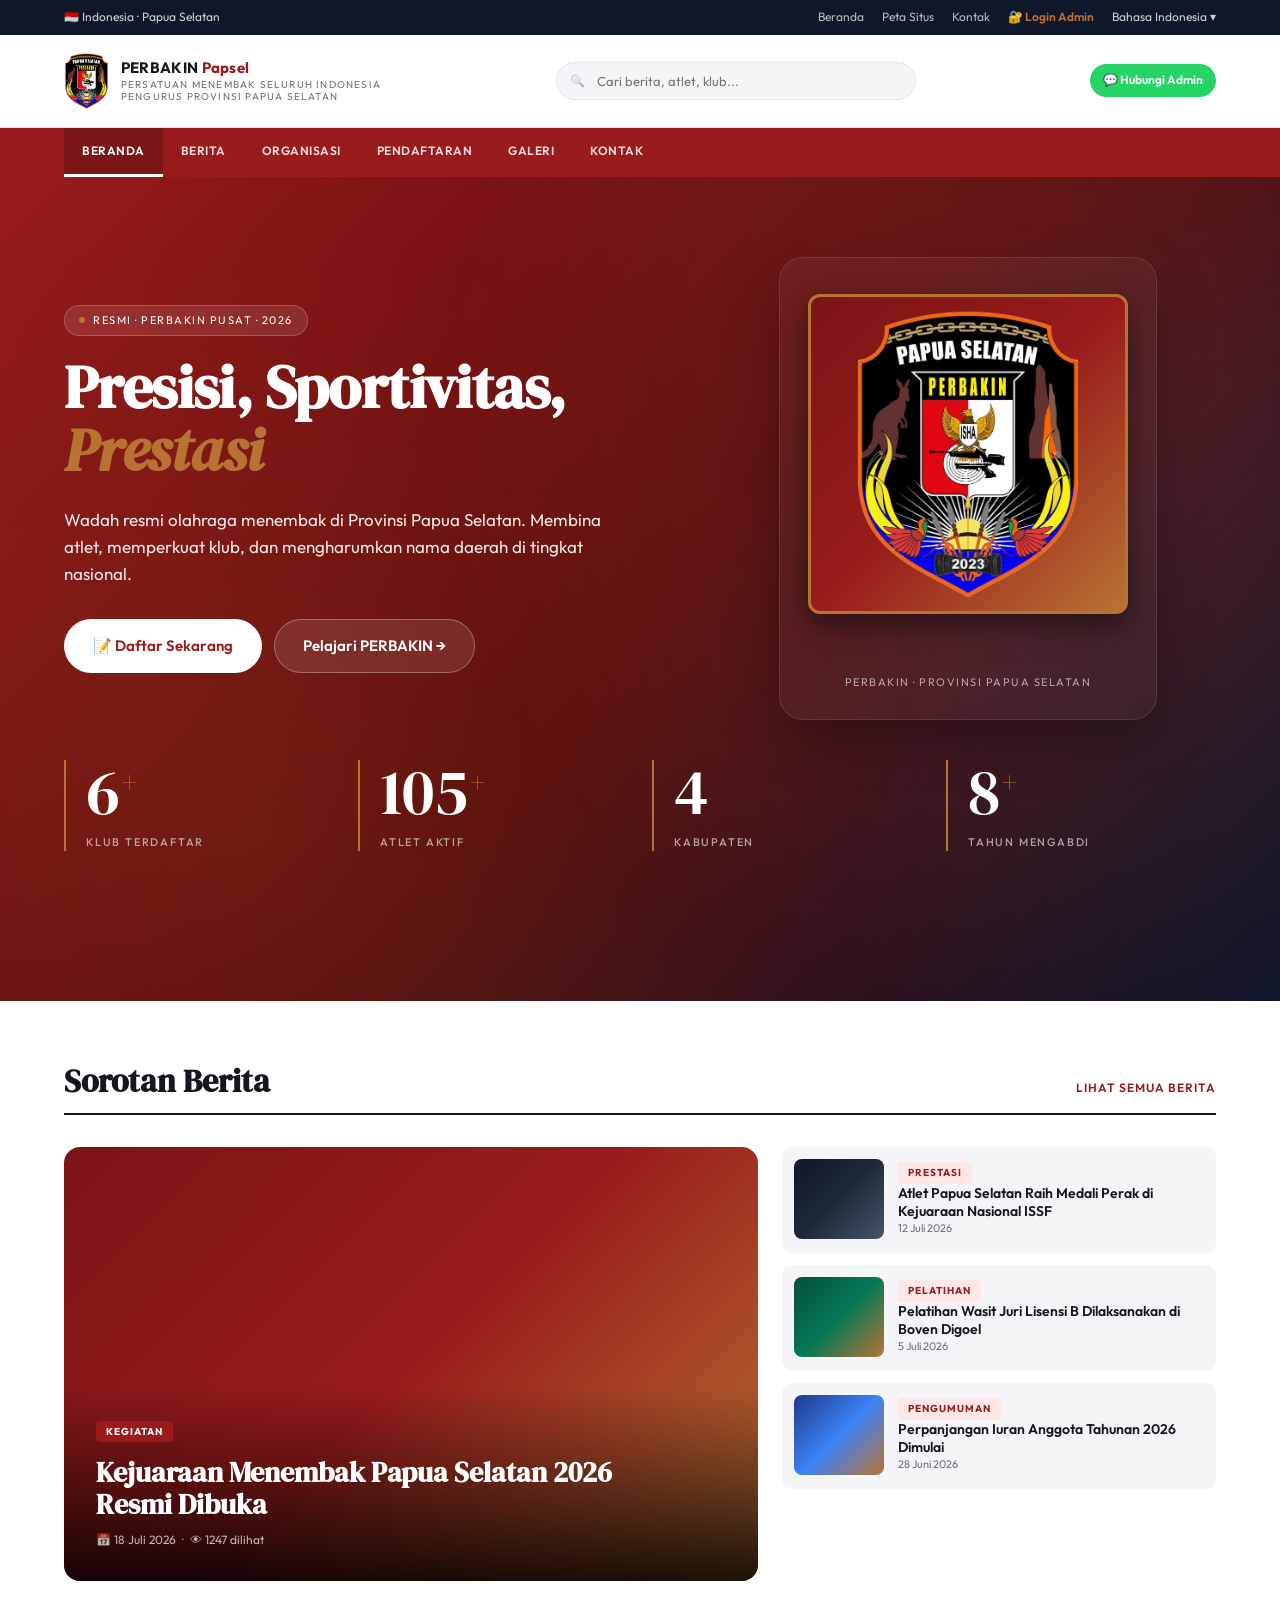
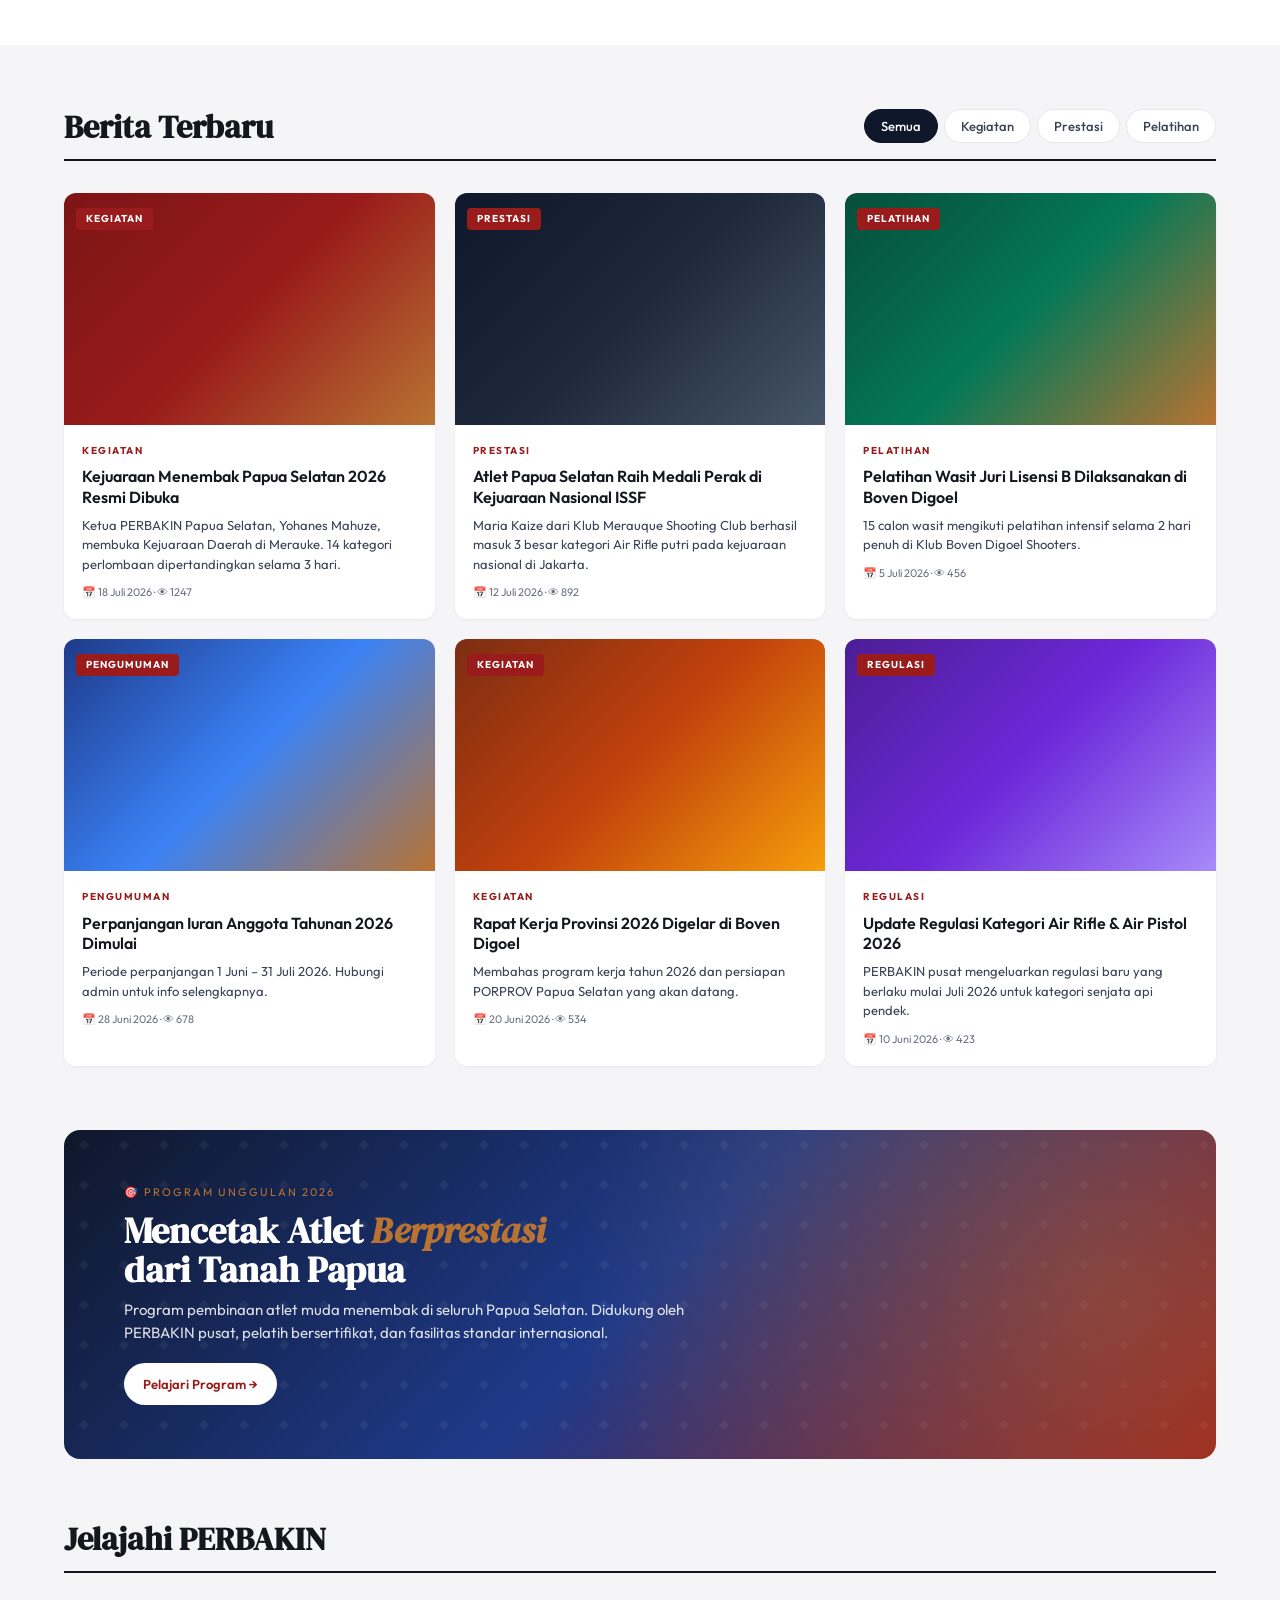
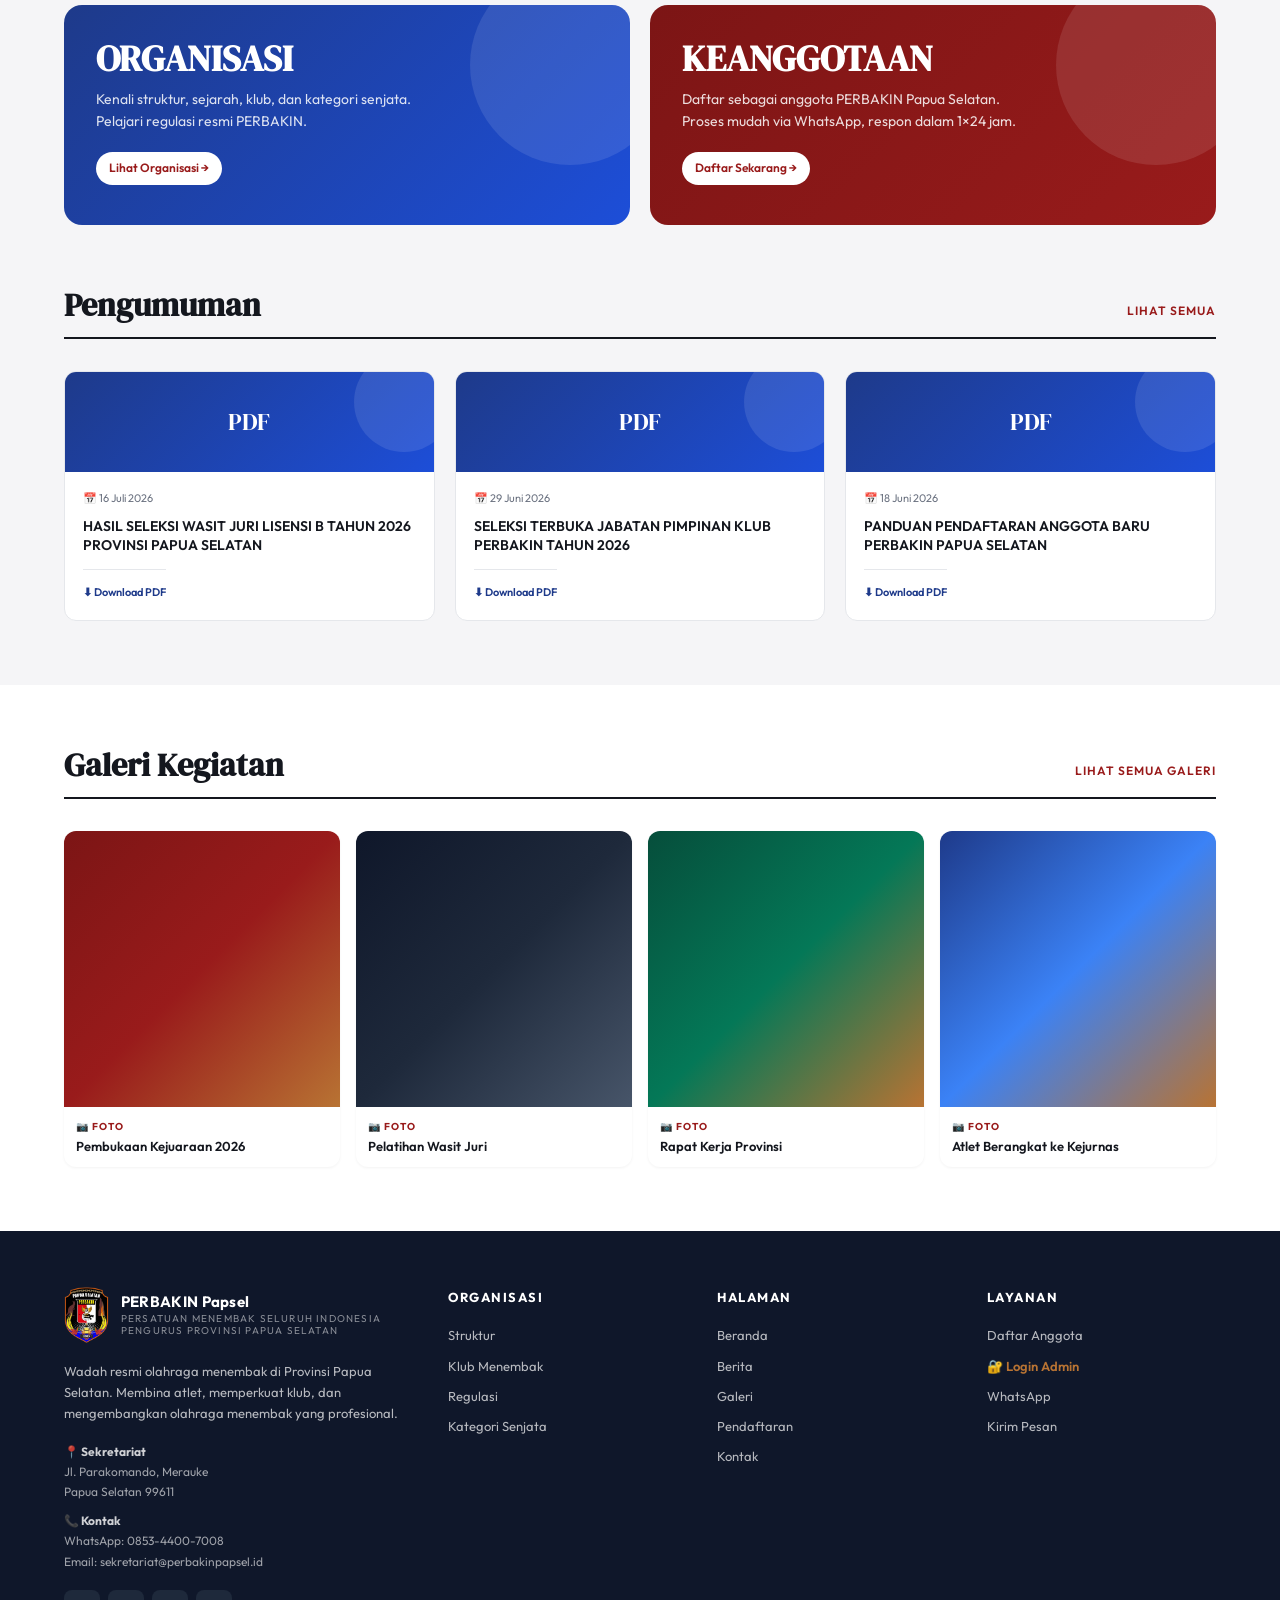
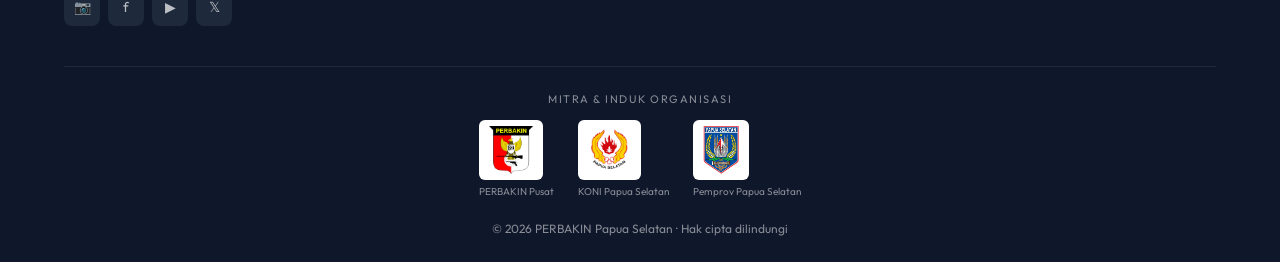
==== index.html @ 27ae6818 "Initial commit - PERBAKIN Papua Selatan website" ====
<!DOCTYPE html>
<html lang="id">
<head>
<meta charset="UTF-8" />
<meta name="viewport" content="width=device-width, initial-scale=1.0" />
<title>PERBAKIN Papua Selatan — Beranda</title>
<link rel="preconnect" href="https://fonts.googleapis.com">
<link rel="preconnect" href="https://fonts.gstatic.com" crossorigin>
<link href="https://fonts.googleapis.com/css2?family=DM+Serif+Display&family=Outfit:wght@300;400;500;600;700;800&family=JetBrains+Mono:wght@400;500&display=swap" rel="stylesheet">
<link rel="icon" type="image/png" href="assets/logo.png">
<link rel="stylesheet" href="assets/style.css">
<style>
  /* Ketua showcase - elegant editorial style */
  .ketua-showcase {
    position: relative;
    max-width: 420px;
    margin: 0 auto;
    padding: 36px 28px 28px;
    background: rgba(255,255,255,0.04);
    backdrop-filter: blur(20px);
    border: 1px solid rgba(255,255,255,0.1);
    border-radius: 24px;
    text-align: center;
    box-shadow: 0 20px 60px -10px rgba(0,0,0,0.4);
  }
  .ketua-foto-frame {
    position: relative;
    width: 320px; height: 320px;
    margin: 0 auto 24px;
  }
  .ketua-foto-img, .ketua-foto-fallback {
    width: 320px; height: 320px;
    border-radius: 12px;
    object-fit: contain;
    padding: 12px;
    background: rgba(255,255,255,0.96);
    border: 3px solid var(--accent);
    box-shadow: 0 12px 32px rgba(0,0,0,0.5);
    position: relative;
    z-index: 2;
    display: flex;
    align-items: center;
    justify-content: center;
    color: #fff;
    font-family: 'DM Serif Display', serif;
    font-size: 96px;
    background: linear-gradient(135deg, #7c1515, #991b1b, #b87333);
  }
  .ketua-info .ornament {
    display: flex;
    align-items: center;
    justify-content: center;
    gap: 8px;
    margin-bottom: 12px;
  }
  .ketua-info .ornament::before, .ketua-info .ornament::after {
    content: "";
    width: 24px;
    height: 1px;
    background: var(--accent);
  }
  .ketua-info .label {
    font-size: 10px;
    letter-spacing: 3px;
    text-transform: uppercase;
    color: var(--accent);
    font-weight: 600;
  }
  .ketua-info h3 {
    font-family: 'DM Serif Display', serif;
    font-size: 28px;
    line-height: 1.15;
    margin-bottom: 8px;
    color: #fff;
    font-weight: 400;
  }
  .ketua-info .period {
    font-size: 13px;
    color: rgba(255,255,255,0.85);
    font-weight: 500;
    margin-bottom: 16px;
    letter-spacing: 0.3px;
  }
  .ketua-info .divider {
    width: 40px;
    height: 1px;
    background: rgba(184,115,51,0.5);
    margin: 0 auto 16px;
  }
  .ketua-info .org {
    font-size: 11px;
    color: rgba(255,255,255,0.6);
    letter-spacing: 1.5px;
    text-transform: uppercase;
  }
  .klub-number {
    font-family: 'DM Serif Display', serif;
    font-size: 88px;
    font-weight: 400;
    color: var(--accent);
    line-height: 1;
    margin: 8px 0 12px;
    text-shadow: 0 4px 16px rgba(184,115,51,0.3);
  }
  .klub-kab {
    font-size: 12px;
    color: rgba(255,255,255,0.7);
    letter-spacing: 0.5px;
    margin-bottom: 12px;
    line-height: 1.5;
  }
  .stat-strip {
    padding: 40px 0 60px;
  }
  .stat-grid {
    max-width: 1200px;
    margin: 0 auto;
    padding: 0 24px;
    display: grid;
    grid-template-columns: repeat(4, 1fr);
    gap: 32px 24px;
  }
  .stat-item {
    position: relative;
    padding-left: 20px;
    border-left: 2px solid var(--accent);
  }
  .stat-num {
    font-family: 'DM Serif Display', serif;
    font-size: 64px;
    color: #fff;
    line-height: 1;
    font-weight: 400;
  }
  .stat-plus {
    font-size: 28px;
    color: var(--accent);
    vertical-align: super;
    margin-left: 2px;
    line-height: 1;
  }
  .stat-label {
    font-size: 11px;
    color: rgba(255,255,255,0.6);
    text-transform: uppercase;
    letter-spacing: 1.8px;
    margin-top: 10px;
    font-weight: 500;
  }
  @media (max-width: 900px) {
    .stat-grid { grid-template-columns: repeat(2, 1fr); gap: 32px 24px; }
  }
  @media (max-width: 500px) {
    .stat-grid { grid-template-columns: 1fr; gap: 24px; max-width: 420px; }
    .stat-num { font-size: 52px; }
  }
  /* Mobile: shrink ketua foto & showcase card */
  @media (max-width: 700px) {
    .ketua-showcase { padding: 24px 18px 20px; }
    .ketua-foto-frame { width: 220px; height: 220px; margin: 0 auto 16px; }
    .ketua-foto-img, .ketua-foto-fallback { width: 220px; height: 220px; font-size: 80px; }
    .ketua-info .org { margin-top: 32px !important; font-size: 10px; }
  }
  @media (max-width: 420px) {
    .ketua-foto-frame { width: 180px; height: 180px; }
    .ketua-foto-img, .ketua-foto-fallback { width: 180px; height: 180px; font-size: 64px; }
  }
  .ketua-foto-img.error { display: none; }
</style>
</head>
<body>

<div id="app-header"></div>

<!-- HERO -->
<section class="hero">
  <div class="wrapper">
    <div>
      <div style="display: inline-flex; align-items: center; gap: 8px; padding: 6px 14px; background: rgba(255,255,255,0.1); border: 1px solid rgba(255,255,255,0.2); border-radius: 999px; margin-bottom: 20px; font-size: 11px; letter-spacing: 1.5px; text-transform: uppercase;">
        <span style="width: 6px; height: 6px; border-radius: 50%; background: var(--accent);"></span>
        Resmi · PERBAKIN Pusat · 2026
      </div>
      <h1>Presisi, Sportivitas, <em>Prestasi</em></h1>
      <p>Wadah resmi olahraga menembak di Provinsi Papua Selatan. Membina atlet, memperkuat klub, dan mengharumkan nama daerah di tingkat nasional.</p>
      <div class="hero-ctas">
        <a href="pendaftaran.html" class="btn btn-white btn-lg">📝 Daftar Sekarang</a>
        <a href="organisasi.html" class="btn btn-lg" style="background: rgba(255,255,255,0.1); color: #fff; border: 1px solid rgba(255,255,255,0.3);">Pelajari PERBAKIN →</a>
      </div>
    </div>
    <div class="ketua-showcase">
      <div class="ketua-foto-frame">
        <img src="assets/logo.png" alt="Logo PERBAKIN Papua Selatan" class="ketua-foto-img" id="heroKetuaFoto" onerror="this.outerHTML='<div class=&quot;ketua-foto-fallback&quot; id=&quot;heroKetuaFallback&quot;>🛡️</div>'" />
      </div>
      <div class="ketua-info">
        <div class="org" style="margin-top: 60px;">PERBAKIN · Provinsi Papua Selatan</div>
      </div>
    </div>
  </div>

  <!-- STAT CARDS -->
  <div class="stat-strip">
    <div class="stat-grid">
      <div class="stat-item">
        <div class="stat-num"><span id="statKlub">6</span><span class="stat-plus">+</span></div>
        <div class="stat-label">Klub Terdaftar</div>
      </div>
      <div class="stat-item">
        <div class="stat-num"><span id="statAtlet">105</span><span class="stat-plus">+</span></div>
        <div class="stat-label">Atlet Aktif</div>
      </div>
      <div class="stat-item">
        <div class="stat-num"><span id="statKab">4</span></div>
        <div class="stat-label">Kabupaten</div>
      </div>
      <div class="stat-item">
        <div class="stat-num">8<span class="stat-plus">+</span></div>
        <div class="stat-label">Tahun Mengabdi</div>
      </div>
    </div>
  </div>
</section>

<!-- FEATURED -->
<section class="section" style="background: #fff;">
  <div class="wrapper">
    <div class="section-head">
      <h2>Sorotan Berita</h2>
      <a href="berita.html" class="more">Lihat semua berita</a>
    </div>
    <div id="featured-container"></div>
  </div>
</section>

<!-- BERITA TERBARU -->
<section class="section" style="background: var(--bg);">
  <div class="wrapper">
    <div class="section-head">
      <h2>Berita Terbaru</h2>
      <div style="display: flex; gap: 6px;">
        <button class="filter-btn active" onclick="filterKategori('all', this)">Semua</button>
        <button class="filter-btn" onclick="filterKategori('Kegiatan', this)">Kegiatan</button>
        <button class="filter-btn" onclick="filterKategori('Prestasi', this)">Prestasi</button>
        <button class="filter-btn" onclick="filterKategori('Pelatihan', this)">Pelatihan</button>
      </div>
    </div>
    <div class="news-grid" id="news-grid-home"></div>
  </div>
</section>

<!-- BANNER PROMO -->
<section class="section" style="padding-top: 0; background: var(--bg);">
  <div class="wrapper">
    <div class="banner-promo">
      <div>
        <div class="eyebrow">🎯 Program Unggulan 2026</div>
        <h2>Mencetak Atlet <em>Berprestasi</em><br/>dari Tanah Papua</h2>
        <p>Program pembinaan atlet muda menembak di seluruh Papua Selatan. Didukung oleh PERBAKIN pusat, pelatih bersertifikat, dan fasilitas standar internasional.</p>
        <a href="organisasi.html" class="btn btn-white">Pelajari Program →</a>
      </div>
    </div>
  </div>
</section>

<!-- GATEWAY 2-COL -->
<section class="section" style="padding-top: 0; background: var(--bg);">
  <div class="wrapper">
    <div class="section-head">
      <h2>Jelajahi PERBAKIN</h2>
    </div>
    <div class="gateway">
      <a href="organisasi.html" class="gw gw-blue">
        <div>
          <h2>ORGANISASI</h2>
          <p>Kenali struktur, sejarah, klub, dan kategori senjata. Pelajari regulasi resmi PERBAKIN.</p>
          <span class="btn btn-white btn-sm">Lihat Organisasi →</span>
        </div>
      </a>
      <a href="pendaftaran.html" class="gw gw-red">
        <div>
          <h2>KEANGGOTAAN</h2>
          <p>Daftar sebagai anggota PERBAKIN Papua Selatan. Proses mudah via WhatsApp, respon dalam 1×24 jam.</p>
          <span class="btn btn-white btn-sm">Daftar Sekarang →</span>
        </div>
      </a>
    </div>
  </div>
</section>

<!-- PENGUMUMAN -->
<section class="section" style="padding-top: 0; background: var(--bg);">
  <div class="wrapper">
    <div class="section-head">
      <h2>Pengumuman</h2>
      <a href="berita.html?cat=Pengumuman" class="more">Lihat semua</a>
    </div>
    <div class="peng-grid" id="pengumuman-container"></div>
  </div>
</section>

<!-- GALERI -->
<section class="section" style="background: #fff;">
  <div class="wrapper">
    <div class="section-head">
      <h2>Galeri Kegiatan</h2>
      <a href="galeri.html" class="more">Lihat semua galeri</a>
    </div>
    <div class="galeri-grid" id="galeri-home"></div>
  </div>
</section>

<div id="app-footer"></div>

<script src="assets/data.js"></script>
<script src="assets/app.js"></script>
<script>
mount('beranda');

// Handle ketua photo loading with fallback
(function() {
  const foto = document.getElementById('heroKetuaFoto');
  const fallback = document.getElementById('heroKetuaFallback');
  if (foto) {
    foto.addEventListener('load', function() {
      if (fallback) fallback.style.display = 'none';
    });
    foto.addEventListener('error', function() {
      this.classList.add('error');
      if (fallback) fallback.classList.remove('hidden');
    });
    if (foto.complete) {
      if (foto.naturalWidth > 0) {
        if (fallback) fallback.style.display = 'none';
      } else {
        foto.classList.add('error');
        if (fallback) fallback.classList.remove('hidden');
      }
    }
  }
})();

// Render data jumlah klub di hero (dinamis dari localStorage)
(function() {
  const klub = getData('klub');
  const total = klub.length;
  const kab = [...new Set(klub.map(k => k.kabupaten))].filter(Boolean);
  const totalAtlet = klub.reduce((s, k) => s + (parseInt(k.atlet) || 0), 0);
  // Stat strip
  if (document.getElementById('statKlub')) document.getElementById('statKlub').textContent = total;
  if (document.getElementById('statAtlet')) document.getElementById('statAtlet').textContent = totalAtlet;
  if (document.getElementById('statKab')) document.getElementById('statKab').textContent = kab.length;
})();

function renderFeatured() {
  const all = getData('berita');
  if (all.length === 0) return '<p class="text-muted">Belum ada berita.</p>';
  const main = all[0];
  const side = all.slice(1, 4);
  return `
    <div class="featured-grid">
      <a href="berita-detail.html?id=${main.id}" class="featured-main ${main.pic}">
        <div class="featured-main-content">
          <span class="tag tag-red">${main.kategori}</span>
          <h3>${main.judul}</h3>
          <div class="meta">📅 ${formatDate(main.tanggal)} &nbsp;·&nbsp; 👁 ${main.views} dilihat</div>
        </div>
      </a>
      <div class="featured-side">
        ${side.map(b => `
          <a href="berita-detail.html?id=${b.id}" class="featured-side-item">
            <div class="pic ${b.pic}"></div>
            <div>
              <span class="tag tag-red-soft">${b.kategori}</span>
              <h4>${b.judul}</h4>
              <div class="meta">${formatDate(b.tanggal)}</div>
            </div>
          </a>
        `).join('')}
      </div>
    </div>
  `;
}
document.getElementById('featured-container').innerHTML = renderFeatured();

let currentFilter = 'all';
function renderNewsHome() {
  let all = getData('berita');
  if (currentFilter !== 'all') {
    all = all.filter(b => b.kategori === currentFilter);
  }
  const items = all.slice(0, 6);
  if (items.length === 0) {
    return '<p class="text-muted text-center" style="grid-column: 1/-1; padding: 40px;">Tidak ada berita dalam kategori ini.</p>';
  }
  return items.map(b => `
    <a href="berita-detail.html?id=${b.id}" class="news-card">
      <div class="news-pic ${b.pic}">
        <div class="news-pic-label"><span class="tag tag-red">${b.kategori}</span></div>
      </div>
      <div class="news-body">
        <div class="cat">${b.kategori}</div>
        <h3>${b.judul}</h3>
        <p>${b.excerpt}</p>
        <div class="meta">📅 ${formatDate(b.tanggal)} · 👁 ${b.views}</div>
      </div>
    </a>
  `).join('');
}
function filterKategori(kat, btn) {
  currentFilter = kat;
  document.querySelectorAll('.filter-btn').forEach(b => b.classList.remove('active'));
  btn.classList.add('active');
  document.getElementById('news-grid-home').innerHTML = renderNewsHome();
}
document.getElementById('news-grid-home').innerHTML = renderNewsHome();

function renderPengumuman() {
  const items = getData('pengumuman').slice(0, 3);
  return items.map(p => `
    <a href="#" onclick="event.preventDefault();showToast('File belum diupload (mode offline)','info')" class="peng-card">
      <div class="peng-card-top">PDF</div>
      <div class="peng-card-body">
        <div class="date">📅 ${formatDate(p.tanggal)}</div>
        <h4>${p.judul}</h4>
        <div class="dl">⬇ Download PDF</div>
      </div>
    </a>
  `).join('');
}
document.getElementById('pengumuman-container').innerHTML = renderPengumuman();

function renderGaleriHome() {
  const items = getData('galeri').slice(0, 4);
  return items.map(g => `
    <div class="galeri-card" onclick="openLightbox(getData('galeri'), ${g.id - 1})">
      <div class="galeri-pic ${g.pic}"></div>
      <div class="galeri-card-body">
        <div class="cat">📷 ${g.kategori}</div>
        <h4>${g.judul}</h4>
      </div>
    </div>
  `).join('');
}
document.getElementById('galeri-home').innerHTML = renderGaleriHome();
</script>
</body>
</html>
---- assets/style.css ----
/* ============================================
   PERBAKIN PAPUA SELATAN — Main Stylesheet
   ============================================ */

/* RESET */
*, *::before, *::after { box-sizing: border-box; margin: 0; padding: 0; }
html { scroll-behavior: smooth; }
body { font-family: 'Outfit', -apple-system, BlinkMacSystemFont, sans-serif; line-height: 1.55; -webkit-font-smoothing: antialiased; background: #f5f5f7; color: #14171e; font-size: 15px; }
a { color: inherit; text-decoration: none; }
img { max-width: 100%; display: block; }
button { font-family: inherit; cursor: pointer; border: none; background: none; }
ul, ol { list-style: none; }
input, textarea, select { font-family: inherit; font-size: inherit; }

/* THEME */
:root {
  --primary: #991b1b;
  --primary-dark: #7c1515;
  --primary-soft: #fde7e7;
  --secondary: #0f172a;
  --blue: #1e3a8a;
  --blue2: #1d4ed8;
  --accent: #b87333;
  --accent-soft: #fef3e2;
  --wa: #25D366;
  --wa-dark: #128C7E;
  --ink: #14171e;
  --ink-mid: #3a4256;
  --muted: #6b7280;
  --line: #e5e7eb;
  --line-soft: #f3f4f6;
  --bg: #f5f5f7;
  --bg-card: #ffffff;
  --success: #047857;
  --warning: #d97706;
  --error: #b91c1c;
}

.serif { font-family: 'DM Serif Display', serif; font-weight: 400; }
.mono { font-family: 'JetBrains Mono', monospace; }
.container { max-width: 1280px; margin: 0 auto; padding: 0 24px; }
.wrapper { max-width: 1200px; margin: 0 auto; padding: 0 24px; }

/* UTILITY */
.flex { display: flex; }
.grid { display: grid; }
.gap-2 { gap: 8px; } .gap-3 { gap: 12px; } .gap-4 { gap: 16px; } .gap-6 { gap: 24px; }
.mt-2 { margin-top: 8px; } .mt-4 { margin-top: 16px; } .mt-6 { margin-top: 24px; } .mt-8 { margin-top: 32px; }
.text-center { text-align: center; }
.text-muted { color: var(--muted); }
.text-primary { color: var(--primary); }
.text-sm { font-size: 13px; }
.text-xs { font-size: 11px; }
.font-bold { font-weight: 600; }

/* BUTTONS */
.btn {
  display: inline-flex; align-items: center; gap: 8px;
  padding: 10px 18px;
  border-radius: 999px;
  font-size: 13px;
  font-weight: 600;
  transition: all 0.15s;
  white-space: nowrap;
  border: 1px solid transparent;
}
.btn:hover { transform: translateY(-1px); }
.btn-primary { background: var(--primary); color: #fff; }
.btn-primary:hover { background: var(--primary-dark); }
.btn-secondary { background: var(--secondary); color: #fff; }
.btn-secondary:hover { background: #1e293b; }
.btn-wa { background: var(--wa); color: #fff; }
.btn-wa:hover { background: var(--wa-dark); }
.btn-outline { background: transparent; color: var(--ink); border-color: var(--line); }
.btn-outline:hover { border-color: var(--ink); background: var(--bg); }
.btn-white { background: #fff; color: var(--primary); }
.btn-white:hover { background: #f9fafb; }
.btn-blue { background: var(--blue); color: #fff; }
.btn-blue:hover { background: var(--blue2); }
.btn-danger { background: #dc2626; color: #fff; }
.btn-danger:hover { background: #b91c1c; }
.btn-ghost { background: transparent; color: var(--ink-mid); }
.btn-ghost:hover { background: var(--bg); color: var(--ink); }
.btn-sm { padding: 6px 12px; font-size: 12px; }
.btn-lg { padding: 14px 28px; font-size: 15px; }
.btn-block { width: 100%; justify-content: center; }

/* TAGS */
.tag {
  display: inline-block;
  padding: 3px 10px;
  border-radius: 4px;
  font-size: 10px;
  font-weight: 700;
  letter-spacing: 1px;
  text-transform: uppercase;
}
.tag-red { background: var(--primary); color: #fff; }
.tag-red-soft { background: var(--primary-soft); color: var(--primary); }
.tag-blue { background: var(--blue); color: #fff; }
.tag-blue-soft { background: #dbeafe; color: var(--blue); }
.tag-amber { background: var(--accent-soft); color: var(--accent); }
.tag-green { background: #d1fae5; color: var(--success); }
.tag-gray { background: var(--line-soft); color: var(--muted); }
.tag-dark { background: var(--secondary); color: #fff; }

/* ============================================
   UTILITY BAR
   ============================================ */
.util-bar {
  background: var(--secondary);
  color: rgba(255,255,255,0.8);
  font-size: 12px;
  padding: 8px 0;
}
.util-bar .wrapper { display: flex; align-items: center; justify-content: space-between; }
.util-left, .util-right { display: flex; gap: 18px; align-items: center; }
.util-right a { color: rgba(255,255,255,0.7); transition: color 0.15s; }
.util-right a:hover { color: #fff; }

/* ============================================
   HEADER
   ============================================ */
.header-main { background: #fff; padding: 18px 0; border-bottom: 1px solid var(--line); position: sticky; top: 0; z-index: 100; }
.header-main .wrapper { display: flex; align-items: center; justify-content: space-between; gap: 24px; }
.logo { display: flex; align-items: center; gap: 12px; }
.logo-mark {
  width: 50px; height: 50px; border-radius: 10px;
  background: var(--primary); color: #fff;
  display: flex; align-items: center; justify-content: center;
  font-family: 'DM Serif Display', serif; font-size: 26px;
  position: relative; flex-shrink: 0;
}
.logo-mark::after { content: ""; position: absolute; left: 6px; right: 6px; bottom: 7px; height: 3px; background: #fff; border-radius: 2px; }
.logo-img { height: 56px; width: auto; display: block; }
.logo-text { line-height: 1.2; }
.logo-name { font-size: 15px; font-weight: 700; color: var(--ink); letter-spacing: 0.3px; }
.logo-name em { color: var(--primary); font-style: normal; }
.logo-sub { font-size: 10px; color: var(--muted); letter-spacing: 1.2px; text-transform: uppercase; margin-top: 2px; }
.header-search { flex: 1; max-width: 360px; position: relative; }
.header-search input {
  width: 100%; padding: 10px 16px 10px 40px;
  background: var(--bg);
  border: 1px solid var(--line);
  border-radius: 999px;
  font-size: 13px;
  color: var(--ink);
}
.header-search input:focus { outline: none; border-color: var(--primary); background: #fff; }
.header-search::before { content: "🔍"; position: absolute; left: 14px; top: 50%; transform: translateY(-50%); font-size: 12px; opacity: 0.5; }

/* ============================================
   NAVIGATION
   ============================================ */
.nav { background: var(--primary); position: sticky; top: 86px; z-index: 99; }
.nav .wrapper { display: flex; align-items: center; gap: 0; overflow-x: auto; scrollbar-width: none; }
.nav .wrapper::-webkit-scrollbar { display: none; }
.nav a {
  display: inline-flex; align-items: center;
  padding: 14px 18px;
  color: rgba(255,255,255,0.85);
  font-size: 12px;
  font-weight: 600;
  letter-spacing: 0.5px;
  text-transform: uppercase;
  border-bottom: 3px solid transparent;
  transition: all 0.15s;
  white-space: nowrap;
}
.nav a:hover { color: #fff; background: rgba(0,0,0,0.15); }
.nav a.active { color: #fff; background: rgba(0,0,0,0.2); border-bottom-color: #fff; }

/* ============================================
   HERO
   ============================================ */
.hero {
  position: relative;
  background: linear-gradient(135deg, var(--primary) 0%, #5b0a0a 50%, var(--secondary) 100%);
  color: #fff;
  padding: 80px 0 90px;
  overflow: hidden;
}
.hero::before {
  content: "";
  position: absolute;
  inset: 0;
  background:
    radial-gradient(circle at 80% 30%, rgba(255,255,255,0.08), transparent 50%),
    radial-gradient(circle at 20% 80%, rgba(184,115,51,0.15), transparent 50%);
}
.hero .wrapper { position: relative; display: grid; grid-template-columns: 1.2fr 1fr; gap: 60px; align-items: center; }
.hero h1 { font-family: 'DM Serif Display', serif; font-size: 60px; line-height: 1.05; letter-spacing: -0.01em; margin-bottom: 24px; }
.hero h1 em { font-style: italic; color: var(--accent); }
.hero p { font-size: 17px; line-height: 1.6; color: rgba(255,255,255,0.9); margin-bottom: 32px; max-width: 540px; }
.hero-ctas { display: flex; gap: 12px; flex-wrap: wrap; }
.hero-stats {
  display: grid; grid-template-columns: repeat(2, 1fr); gap: 12px;
  background: rgba(255,255,255,0.08);
  backdrop-filter: blur(20px);
  border: 1px solid rgba(255,255,255,0.15);
  border-radius: 20px;
  padding: 24px;
}
.hero-stat { padding: 12px; border-left: 2px solid var(--accent); }
.hero-stat .num { font-family: 'DM Serif Display', serif; font-size: 36px; line-height: 1; color: #fff; }
.hero-stat .num em { color: var(--accent); font-style: italic; }
.hero-stat .label { font-size: 11px; color: rgba(255,255,255,0.7); letter-spacing: 1.5px; text-transform: uppercase; margin-top: 6px; }

/* ============================================
   SECTION HEADERS
   ============================================ */
.section { padding: 64px 0; }
.section-head { display: flex; align-items: end; justify-content: space-between; margin-bottom: 32px; gap: 20px; padding-bottom: 16px; border-bottom: 2px solid var(--ink); }
.section-head h2 { font-family: 'DM Serif Display', serif; font-size: 32px; line-height: 1; }
.section-head .more { font-size: 12px; color: var(--primary); font-weight: 600; text-transform: uppercase; letter-spacing: 1px; }
.section-head .more:hover { color: var(--primary-dark); }

/* ============================================
   FEATURED NEWS
   ============================================ */
.featured-grid { display: grid; grid-template-columns: 1.6fr 1fr; gap: 24px; }
.featured-main {
  position: relative;
  aspect-ratio: 16/10;
  border-radius: 16px;
  overflow: hidden;
  background: linear-gradient(135deg, #7c1515 0%, #991b1b 60%, #b87333 100%);
  cursor: pointer;
  transition: transform 0.2s;
}
.featured-main:hover { transform: scale(1.01); }
.featured-main-content {
  position: absolute;
  bottom: 0; left: 0; right: 0;
  padding: 32px;
  background: linear-gradient(0deg, rgba(0,0,0,0.85) 0%, transparent 100%);
  color: #fff;
}
.featured-main-content h3 { font-family: 'DM Serif Display', serif; font-size: 28px; line-height: 1.15; margin-top: 14px; max-width: 90%; }
.featured-main-content .meta { font-size: 12px; color: rgba(255,255,255,0.7); margin-top: 10px; }
.featured-side { display: flex; flex-direction: column; gap: 12px; }
.featured-side-item {
  display: flex; gap: 14px;
  padding: 12px;
  border-radius: 10px;
  background: var(--bg);
  transition: all 0.15s;
  cursor: pointer;
}
.featured-side-item:hover { background: #fff; box-shadow: 0 4px 16px -4px rgba(0,0,0,0.08); }
.featured-side-item .pic { width: 90px; height: 80px; border-radius: 8px; flex-shrink: 0; }
.featured-side-item .pic.s1 { background: linear-gradient(135deg, #0f172a, #475569); }
.featured-side-item .pic.s2 { background: linear-gradient(135deg, #064e3b, #b87333); }
.featured-side-item .pic.s3 { background: linear-gradient(135deg, #1e3a8a, #3b82f6); }
.featured-side-item h4 { font-size: 14px; line-height: 1.3; font-weight: 600; }
.featured-side-item .meta { font-size: 11px; color: var(--muted); margin-bottom: 4px; }

/* ============================================
   NEWS GRID
   ============================================ */
.news-grid { display: grid; grid-template-columns: repeat(3, 1fr); gap: 20px; }
.news-card {
  background: #fff;
  border-radius: 12px;
  overflow: hidden;
  transition: all 0.2s;
  box-shadow: 0 1px 3px rgba(0,0,0,0.05);
  cursor: pointer;
}
.news-card:hover { transform: translateY(-3px); box-shadow: 0 12px 28px -8px rgba(0,0,0,0.15); }
.news-pic { aspect-ratio: 16/10; position: relative; }
.news-pic-label { position: absolute; top: 12px; left: 12px; }
.news-body { padding: 18px; }
.news-body .cat { font-size: 10px; color: var(--primary); font-weight: 700; letter-spacing: 1.5px; text-transform: uppercase; margin-bottom: 8px; }
.news-body h3 { font-size: 16px; line-height: 1.3; font-weight: 600; margin-bottom: 8px; color: var(--ink); }
.news-body p { font-size: 13px; color: var(--ink-mid); line-height: 1.5; }
.news-body .meta { font-size: 11px; color: var(--muted); margin-top: 10px; display: flex; align-items: center; gap: 6px; }

/* Pics (CSS gradient placeholders) */
.pic-grad-1 { background: linear-gradient(135deg, #7c1515 0%, #991b1b 50%, #b87333 100%); }
.pic-grad-2 { background: linear-gradient(135deg, #0f172a 0%, #1e293b 50%, #475569 100%); }
.pic-grad-3 { background: linear-gradient(135deg, #064e3b 0%, #047857 50%, #b87333 100%); }
.pic-grad-4 { background: linear-gradient(135deg, #1e3a8a 0%, #3b82f6 50%, #b87333 100%); }
.pic-grad-5 { background: linear-gradient(135deg, #7c2d12 0%, #c2410c 50%, #f59e0b 100%); }
.pic-grad-6 { background: linear-gradient(135deg, #4c1d95 0%, #6d28d9 50%, #a78bfa 100%); }
.pic-grad-7 { background: linear-gradient(135deg, #831843 0%, #be185d 50%, #f472b6 100%); }
.pic-grad-8 { background: linear-gradient(135deg, #365314 0%, #65a30d 50%, #fbbf24 100%); }

/* ============================================
   FILTER BAR
   ============================================ */
.filter-bar { display: flex; gap: 8px; flex-wrap: wrap; margin-bottom: 24px; }
.filter-btn {
  padding: 8px 16px;
  background: #fff;
  border: 1px solid var(--line);
  border-radius: 999px;
  font-size: 13px;
  color: var(--ink-mid);
  font-weight: 500;
  transition: all 0.15s;
}
.filter-btn:hover { border-color: var(--ink); }
.filter-btn.active { background: var(--secondary); color: #fff; border-color: var(--secondary); }

/* ============================================
   BANNER PROMO
   ============================================ */
.banner-promo {
  aspect-ratio: 21/6;
  background: linear-gradient(135deg, var(--secondary) 0%, var(--blue) 50%, var(--primary) 100%);
  border-radius: 16px;
  display: flex;
  align-items: center;
  padding: 0 60px;
  color: #fff;
  position: relative;
  overflow: hidden;
}
.banner-promo::before {
  content: "";
  position: absolute;
  inset: 0;
  background:
    radial-gradient(circle at 90% 50%, rgba(184,115,51,0.4), transparent 50%),
    url("data:image/svg+xml,%3Csvg xmlns='http://www.w3.org/2000/svg' width='40' height='40' viewBox='0 0 40 40'%3E%3Cpath d='M20 20l-5-5 5-5 5 5z' fill='%23ffffff' fill-opacity='0.05'/%3E%3C/svg%3E");
}
.banner-promo > div { position: relative; }
.banner-promo .eyebrow { font-size: 11px; letter-spacing: 2px; text-transform: uppercase; color: var(--accent); margin-bottom: 10px; }
.banner-promo h2 { font-family: 'DM Serif Display', serif; font-size: 36px; line-height: 1.1; margin-bottom: 8px; }
.banner-promo h2 em { color: var(--accent); font-style: italic; }
.banner-promo p { font-size: 15px; color: rgba(255,255,255,0.85); margin-bottom: 18px; max-width: 600px; }

/* ============================================
   GATEWAY 2-COL
   ============================================ */
.gateway { display: grid; grid-template-columns: 1fr 1fr; gap: 20px; }
.gw {
  border-radius: 18px;
  padding: 36px 32px;
  color: #fff;
  display: flex;
  flex-direction: column;
  justify-content: space-between;
  min-height: 220px;
  position: relative;
  overflow: hidden;
  transition: transform 0.2s;
}
.gw:hover { transform: translateY(-2px); }
.gw::before {
  content: "";
  position: absolute;
  right: -40px; top: -40px;
  width: 200px; height: 200px;
  border-radius: 50%;
  background: rgba(255,255,255,0.1);
}
.gw-blue { background: linear-gradient(135deg, #1e3a8a 0%, #1d4ed8 100%); }
.gw-red { background: linear-gradient(135deg, #7c1515 0%, #991b1b 100%); }
.gw h2 { font-family: 'DM Serif Display', serif; font-size: 36px; line-height: 1; margin-bottom: 12px; position: relative; }
.gw p { font-size: 14px; color: rgba(255,255,255,0.85); margin-bottom: 20px; max-width: 360px; position: relative; }

/* ============================================
   LAYANAN
   ============================================ */
.layanan {
  background: linear-gradient(135deg, #f0f4ff 0%, #fef2f2 100%);
  border-radius: 20px;
  padding: 48px;
  display: grid;
  grid-template-columns: 1.2fr 1fr;
  gap: 40px;
  align-items: center;
}
.layanan h2 { font-family: 'DM Serif Display', serif; font-size: 40px; line-height: 1.05; margin-bottom: 16px; }
.layanan h2 em { color: var(--primary); font-style: italic; }
.layanan p { font-size: 15px; color: var(--ink-mid); line-height: 1.6; margin-bottom: 24px; }
.layanan-pic {
  aspect-ratio: 1;
  background: linear-gradient(135deg, var(--primary), var(--secondary));
  border-radius: 16px;
  position: relative;
  overflow: hidden;
  display: flex; align-items: center; justify-content: center;
  color: #fff;
  flex-direction: column;
}
.layanan-pic .big { font-family: 'DM Serif Display', serif; font-size: 64px; }
.layanan-pic .small { font-size: 12px; letter-spacing: 2px; text-transform: uppercase; opacity: 0.8; }

/* ============================================
   PENGUMUMAN
   ============================================ */
.peng-grid { display: grid; grid-template-columns: repeat(3, 1fr); gap: 20px; }
.peng-card {
  background: #fff;
  border-radius: 12px;
  overflow: hidden;
  border: 1px solid var(--line);
  transition: all 0.2s;
}
.peng-card:hover { border-color: var(--blue); box-shadow: 0 8px 20px -6px rgba(30,58,138,0.15); }
.peng-card-top {
  background: linear-gradient(135deg, var(--blue) 0%, var(--blue2) 100%);
  height: 100px;
  display: flex; align-items: center; justify-content: center;
  color: #fff;
  font-family: 'DM Serif Display', serif;
  font-size: 24px;
  position: relative;
  overflow: hidden;
}
.peng-card-top::before { content: ""; position: absolute; right: -20px; top: -20px; width: 100px; height: 100px; border-radius: 50%; background: rgba(255,255,255,0.1); }
.peng-card-body { padding: 18px; }
.peng-card-body .date { font-size: 11px; color: var(--muted); margin-bottom: 10px; display: flex; align-items: center; gap: 6px; }
.peng-card-body h4 { font-size: 14px; line-height: 1.35; font-weight: 600; color: var(--ink); }
.peng-card-body .dl { display: inline-flex; align-items: center; gap: 6px; font-size: 11px; color: var(--blue); font-weight: 600; margin-top: 14px; padding-top: 14px; border-top: 1px solid var(--line); }

/* ============================================
   GALERI
   ============================================ */
.galeri-grid { display: grid; grid-template-columns: repeat(4, 1fr); gap: 16px; }
.galeri-card {
  background: #fff;
  border-radius: 12px;
  overflow: hidden;
  box-shadow: 0 1px 3px rgba(0,0,0,0.05);
  transition: all 0.2s;
  cursor: pointer;
}
.galeri-card:hover { box-shadow: 0 12px 28px -8px rgba(0,0,0,0.15); transform: translateY(-2px); }
.galeri-pic { aspect-ratio: 1; position: relative; }
.galeri-card-body { padding: 12px; }
.galeri-card-body .cat { font-size: 10px; color: var(--primary); font-weight: 700; letter-spacing: 1px; text-transform: uppercase; margin-bottom: 4px; }
.galeri-card-body h4 { font-size: 13px; line-height: 1.3; font-weight: 600; color: var(--ink); }

/* ============================================
   PAGE HEADER (sub-page hero)
   ============================================ */
.page-header {
  background: var(--bg);
  padding: 48px 0 32px;
  border-bottom: 1px solid var(--line);
}
.breadcrumb { font-size: 12px; color: var(--muted); margin-bottom: 14px; display: flex; align-items: center; gap: 8px; }
.breadcrumb a { color: var(--muted); }
.breadcrumb a:hover { color: var(--primary); }
.breadcrumb .sep { color: var(--muted); }
.breadcrumb .current { color: var(--ink); font-weight: 500; }
.page-header h1 { font-family: 'DM Serif Display', serif; font-size: 44px; line-height: 1.1; margin-bottom: 12px; }
.page-header h1 em { color: var(--primary); font-style: italic; }
.page-header p { font-size: 16px; color: var(--ink-mid); max-width: 700px; }

/* ============================================
   TABS
   ============================================ */
.tabs { display: flex; gap: 0; border-bottom: 1px solid var(--line); margin-bottom: 32px; overflow-x: auto; }
.tab {
  padding: 14px 20px;
  font-size: 14px;
  color: var(--ink-mid);
  font-weight: 500;
  border-bottom: 2px solid transparent;
  transition: all 0.15s;
  white-space: nowrap;
}
.tab:hover { color: var(--ink); }
.tab.active { color: var(--primary); border-bottom-color: var(--primary); font-weight: 600; }
.tab-content { display: none; }
.tab-content.active { display: block; animation: fadeIn 0.3s; }
@keyframes fadeIn { from { opacity: 0; transform: translateY(8px); } to { opacity: 1; transform: translateY(0); } }

/* ============================================
   KLUB CARDS
   ============================================ */
.klub-grid { display: grid; grid-template-columns: repeat(3, 1fr); gap: 16px; }
.klub-card {
  background: #fff;
  border: 1px solid var(--line);
  border-radius: 12px;
  padding: 20px;
  transition: all 0.2s;
}
.klub-card:hover { border-color: var(--primary-soft); box-shadow: 0 6px 20px -6px rgba(153,27,27,0.15); }
.klub-card .top { display: flex; align-items: start; justify-content: space-between; margin-bottom: 12px; }
.klub-card .avatar { width: 44px; height: 44px; border-radius: 10px; background: var(--primary-soft); color: var(--primary); display: flex; align-items: center; justify-content: center; font-family: 'DM Serif Display', serif; font-size: 18px; }
.klub-card h4 { font-size: 15px; font-weight: 600; margin-bottom: 4px; color: var(--ink); }
.klub-card .loc { font-size: 12px; color: var(--muted); display: flex; align-items: center; gap: 4px; }
.klub-card .stats { display: flex; gap: 12px; margin-top: 12px; padding-top: 12px; border-top: 1px solid var(--line-soft); font-size: 12px; color: var(--ink-mid); }
.klub-card .stats span { display: flex; align-items: center; gap: 4px; }

/* ============================================
   STRUKTUR ORG
   ============================================ */
.org-leader {
  background: var(--secondary);
  color: #fff;
  padding: 32px;
  border-radius: 14px;
  text-align: center;
  max-width: 400px;
  margin: 0 auto 24px;
  position: relative;
}
.org-leader::after { content: ""; position: absolute; bottom: -16px; left: 50%; transform: translateX(-50%); width: 1px; height: 16px; background: var(--line); }
.org-leader .role { font-size: 11px; color: rgba(255,255,255,0.6); letter-spacing: 1.5px; text-transform: uppercase; }
.org-leader .name { font-family: 'DM Serif Display', serif; font-size: 24px; margin-top: 4px; }
.org-grid { display: grid; grid-template-columns: repeat(3, 1fr); gap: 16px; margin-top: 32px; }
.org-cell { background: #fff; border: 1px solid var(--line); border-radius: 12px; padding: 20px; text-align: center; position: relative; }
.org-cell::before { content: ""; position: absolute; top: -16px; left: 50%; transform: translateX(-50%); width: 1px; height: 16px; background: var(--line); }
.org-cell .role { font-size: 10px; color: var(--muted); letter-spacing: 1px; text-transform: uppercase; }
.org-cell .name { font-size: 14px; font-weight: 600; margin-top: 2px; color: var(--ink); }

/* ============================================
   KATEGORI SENJATA
   ============================================ */
.kat-grid { display: grid; grid-template-columns: repeat(2, 1fr); gap: 20px; }
.kat-card {
  background: #fff;
  border: 1px solid var(--line);
  border-radius: 14px;
  overflow: hidden;
  display: grid;
  grid-template-columns: 200px 1fr;
}
.kat-pic { background: linear-gradient(135deg, var(--primary), var(--secondary)); display: flex; align-items: center; justify-content: center; color: #fff; font-size: 36px; }
.kat-body { padding: 20px; }
.kat-body h3 { font-family: 'DM Serif Display', serif; font-size: 22px; margin-bottom: 8px; }
.kat-body p { font-size: 13px; color: var(--ink-mid); margin-bottom: 12px; }
.kat-body ul { font-size: 12px; color: var(--ink-mid); }
.kat-body ul li { padding: 3px 0; padding-left: 16px; position: relative; }
.kat-body ul li::before { content: "→"; position: absolute; left: 0; color: var(--accent); }

/* ============================================
   REGULASI
   ============================================ */
.reg-list { display: flex; flex-direction: column; gap: 12px; }
.reg-item {
  background: #fff;
  border: 1px solid var(--line);
  border-radius: 12px;
  padding: 18px 20px;
  display: grid;
  grid-template-columns: 60px 1fr auto;
  align-items: center;
  gap: 20px;
  transition: all 0.2s;
}
.reg-item:hover { border-color: var(--blue); box-shadow: 0 4px 12px rgba(0,0,0,0.06); }
.reg-item .icon { width: 60px; height: 60px; border-radius: 12px; background: linear-gradient(135deg, var(--blue), var(--blue2)); color: #fff; display: flex; align-items: center; justify-content: center; font-family: 'DM Serif Display', serif; font-size: 20px; }
.reg-item h4 { font-size: 15px; font-weight: 600; color: var(--ink); margin-bottom: 4px; }
.reg-item p { font-size: 12px; color: var(--muted); }
.reg-item .meta { text-align: right; font-size: 11px; color: var(--muted); }

/* ============================================
   PENDAFTARAN
   ============================================ */
.pendaftaran-grid { display: grid; grid-template-columns: 1.2fr 1fr; gap: 40px; }
.steps { display: flex; flex-direction: column; gap: 16px; }
.step {
  display: flex; gap: 16px;
  padding: 20px;
  background: #fff;
  border: 1px solid var(--line);
  border-radius: 12px;
  align-items: start;
}
.step-num {
  flex-shrink: 0;
  width: 36px; height: 36px;
  border-radius: 50%;
  background: var(--primary-soft);
  color: var(--primary);
  display: flex; align-items: center; justify-content: center;
  font-family: 'DM Serif Display', serif; font-size: 18px;
}
.step h4 { font-size: 15px; font-weight: 600; margin-bottom: 4px; color: var(--ink); }
.step p { font-size: 13px; color: var(--ink-mid); }
.wa-card {
  background: linear-gradient(135deg, var(--wa) 0%, var(--wa-dark) 100%);
  color: #fff;
  border-radius: 16px;
  padding: 32px;
}
.wa-card h3 { font-family: 'DM Serif Display', serif; font-size: 26px; line-height: 1.1; margin-bottom: 12px; font-weight: 400; }
.wa-card > p { font-size: 14px; opacity: 0.95; margin-bottom: 20px; }
.wa-preview {
  background: rgba(255,255,255,0.15);
  border-radius: 10px;
  padding: 14px;
  font-size: 12px;
  line-height: 1.5;
  margin-bottom: 20px;
  border: 1px dashed rgba(255,255,255,0.3);
}
.wa-preview strong { display: block; margin-bottom: 4px; font-size: 10px; letter-spacing: 1.5px; text-transform: uppercase; opacity: 0.8; }
.wa-card .btn { background: #fff; color: var(--wa-dark); width: 100%; justify-content: center; }
.wa-card .btn:hover { background: rgba(255,255,255,0.9); }
.wa-card .meta { display: flex; gap: 12px; margin-top: 20px; font-size: 11px; opacity: 0.85; }

/* ============================================
   LIGHTBOX
   ============================================ */
.lightbox {
  position: fixed; inset: 0;
  background: rgba(0,0,0,0.95);
  z-index: 1000;
  display: none;
  align-items: center; justify-content: center;
  padding: 24px;
}
.lightbox.active { display: flex; animation: fadeIn 0.2s; }
.lightbox-content { max-width: 90vw; max-height: 90vh; position: relative; }
.lightbox-content .gradient { aspect-ratio: 1; width: min(80vw, 600px); border-radius: 8px; }
.lightbox-close { position: absolute; top: -40px; right: 0; color: #fff; font-size: 24px; padding: 8px; }
.lightbox-nav { position: absolute; top: 50%; transform: translateY(-50%); color: #fff; font-size: 32px; padding: 16px; }
.lightbox-nav.prev { left: -60px; }
.lightbox-nav.next { right: -60px; }
.lightbox-info { text-align: center; color: #fff; margin-top: 16px; font-size: 14px; }
.lightbox-info .title { font-weight: 600; margin-bottom: 4px; }

/* ============================================
   FORMS
   ============================================ */
.form-group { margin-bottom: 16px; }
.form-group label { display: block; font-size: 13px; font-weight: 500; color: var(--ink); margin-bottom: 6px; }
.form-input, .form-textarea, .form-select {
  width: 100%; padding: 10px 14px;
  background: #fff;
  border: 1px solid var(--line);
  border-radius: 8px;
  font-size: 14px;
  color: var(--ink);
  transition: border-color 0.15s;
}
.form-input:focus, .form-textarea:focus, .form-select:focus { outline: none; border-color: var(--primary); }
.form-textarea { min-height: 100px; resize: vertical; font-family: inherit; }
.form-hint { font-size: 11px; color: var(--muted); margin-top: 4px; }

/* ============================================
   PAGINATION
   ============================================ */
.pagination { display: flex; justify-content: center; gap: 8px; margin-top: 40px; }
.pagination button { padding: 8px 14px; border-radius: 8px; font-size: 13px; }
.pagination .page-num { background: #fff; border: 1px solid var(--line); color: var(--ink); }
.pagination .page-num.active { background: var(--primary); color: #fff; border-color: var(--primary); }
.pagination .page-num:hover:not(.active) { border-color: var(--ink); }

/* ============================================
   ADMIN
   ============================================ */
.admin-layout { display: grid; grid-template-columns: 240px 1fr; min-height: 100vh; }
.admin-sidebar { background: var(--secondary); color: rgba(255,255,255,0.8); padding: 24px 16px; }
.admin-sidebar .logo-name { color: #fff; }
.admin-sidebar .logo-sub { color: rgba(255,255,255,0.5); }
.admin-nav { margin-top: 24px; }
.admin-nav a { display: flex; align-items: center; gap: 10px; padding: 10px 14px; border-radius: 8px; font-size: 13px; color: rgba(255,255,255,0.7); margin-bottom: 4px; }
.admin-nav a:hover, .admin-nav a.active { background: rgba(255,255,255,0.1); color: #fff; }
.admin-nav a.active { background: var(--primary); }
.admin-main { padding: 32px; background: var(--bg); }
.admin-header { display: flex; align-items: center; justify-content: space-between; margin-bottom: 24px; }
.admin-header h1 { font-family: 'DM Serif Display', serif; font-size: 28px; }
.stats-grid { display: grid; grid-template-columns: repeat(4, 1fr); gap: 16px; margin-bottom: 32px; }
.stat-card { background: #fff; border-radius: 12px; padding: 20px; border: 1px solid var(--line); }
.stat-card .label { font-size: 11px; color: var(--muted); letter-spacing: 1.5px; text-transform: uppercase; }
.stat-card .num { font-family: 'DM Serif Display', serif; font-size: 32px; color: var(--ink); margin: 8px 0 4px; }
.stat-card .change { font-size: 12px; color: var(--success); }
.admin-table { width: 100%; background: #fff; border-radius: 12px; overflow: hidden; border: 1px solid var(--line); border-collapse: collapse; }
.admin-table thead { background: var(--line-soft); }
.admin-table th { text-align: left; padding: 12px 16px; font-size: 11px; font-weight: 600; color: var(--muted); text-transform: uppercase; letter-spacing: 0.5px; }
.admin-table td { padding: 12px 16px; font-size: 13px; border-top: 1px solid var(--line-soft); }
.admin-table .row-img { width: 50px; height: 40px; border-radius: 6px; }

/* MODAL */
.modal-backdrop { position: fixed; inset: 0; background: rgba(0,0,0,0.5); z-index: 200; display: none; align-items: center; justify-content: center; padding: 24px; }
.modal-backdrop.active { display: flex; animation: fadeIn 0.2s; }
.modal { background: #fff; border-radius: 14px; max-width: 600px; width: 100%; max-height: 90vh; overflow-y: auto; }
.modal-header { display: flex; align-items: center; justify-content: space-between; padding: 20px 24px; border-bottom: 1px solid var(--line); }
.modal-header h3 { font-family: 'DM Serif Display', serif; font-size: 22px; }
.modal-body { padding: 24px; }
.modal-footer { display: flex; gap: 8px; justify-content: flex-end; padding: 16px 24px; border-top: 1px solid var(--line); }

/* TOAST */
.toast-container { position: fixed; bottom: 24px; right: 24px; z-index: 500; display: flex; flex-direction: column; gap: 8px; }
.toast { background: var(--secondary); color: #fff; padding: 12px 20px; border-radius: 10px; font-size: 13px; box-shadow: 0 8px 24px rgba(0,0,0,0.2); animation: slideIn 0.3s; }
.toast.success { background: var(--success); }
.toast.error { background: var(--error); }
@keyframes slideIn { from { transform: translateX(100%); opacity: 0; } to { transform: translateX(0); opacity: 1; } }

/* LOGIN */
.login-screen { min-height: 100vh; display: flex; align-items: center; justify-content: center; background: linear-gradient(135deg, var(--primary) 0%, var(--secondary) 100%); padding: 24px; }
.login-box { background: #fff; border-radius: 16px; padding: 40px; max-width: 400px; width: 100%; box-shadow: 0 20px 40px -10px rgba(0,0,0,0.2); }
.login-box .logo { justify-content: center; margin-bottom: 24px; }
.login-box h2 { font-family: 'DM Serif Display', serif; font-size: 28px; text-align: center; margin-bottom: 8px; }
.login-box p { text-align: center; color: var(--muted); font-size: 13px; margin-bottom: 24px; }

/* ============================================
   FOOTER
   ============================================ */
.footer { background: var(--secondary); color: rgba(255,255,255,0.7); padding: 56px 0 0; }
.footer-grid { display: grid; grid-template-columns: 1.5fr 1fr 1fr 1fr; gap: 40px; padding-bottom: 40px; border-bottom: 1px solid #1e293b; }
.footer .logo-mark { width: 44px; height: 44px; font-size: 20px; }
.footer .logo-name { color: #fff; }
.footer-about { font-size: 13px; line-height: 1.6; margin: 18px 0; }
.footer-contact { font-size: 12px; line-height: 1.7; color: rgba(255,255,255,0.6); }
.footer-contact strong { color: rgba(255,255,255,0.8); display: block; margin-top: 8px; }
.footer-social { display: flex; gap: 8px; margin-top: 18px; }
.footer-social a { width: 36px; height: 36px; background: #1e293b; border-radius: 8px; display: flex; align-items: center; justify-content: center; font-size: 14px; transition: all 0.15s; }
.footer-social a:hover { background: var(--primary); }
.footer h4 { color: #fff; font-size: 13px; font-weight: 700; letter-spacing: 1.5px; text-transform: uppercase; margin-bottom: 18px; }
.footer ul li { margin-bottom: 10px; font-size: 13px; }
.footer ul li a:hover { color: #fff; }
.footer-bottom { padding: 24px 0; text-align: center; font-size: 12px; color: rgba(255,255,255,0.5); }

/* ============================================
   BREADCRUMB (extra)
   ============================================ */
.update-section { background: #fff; padding: 64px 0; border-top: 1px solid var(--line); }
.update-grid { display: grid; grid-template-columns: repeat(3, 1fr); gap: 20px; }

/* ============================================
   RESPONSIVE
   ============================================ */
@media (max-width: 900px) {
  .hero .wrapper, .featured-grid, .layanan, .gateway, .pendaftaran-grid, .footer-grid { grid-template-columns: 1fr; }
  .hero h1 { font-size: 40px; }
  .news-grid, .peng-grid, .klub-grid, .org-grid, .kat-grid, .update-grid { grid-template-columns: 1fr; }
  .galeri-grid { grid-template-columns: repeat(2, 1fr); }
  .section-head h2 { font-size: 24px; }
  .banner-promo { padding: 24px; aspect-ratio: auto; }
  .banner-promo h2 { font-size: 24px; }
  .page-header h1 { font-size: 32px; }
  .util-bar { display: none; }
  .header-search { display: none; }
  .admin-layout { grid-template-columns: 1fr; }
  .admin-sidebar { display: none; }
  .stats-grid { grid-template-columns: repeat(2, 1fr); }
  .reg-item { grid-template-columns: 50px 1fr; }
  .reg-item .meta { grid-column: 1 / -1; text-align: left; }
  .kat-card { grid-template-columns: 1fr; }
  .kat-pic { aspect-ratio: 16/9; }
}
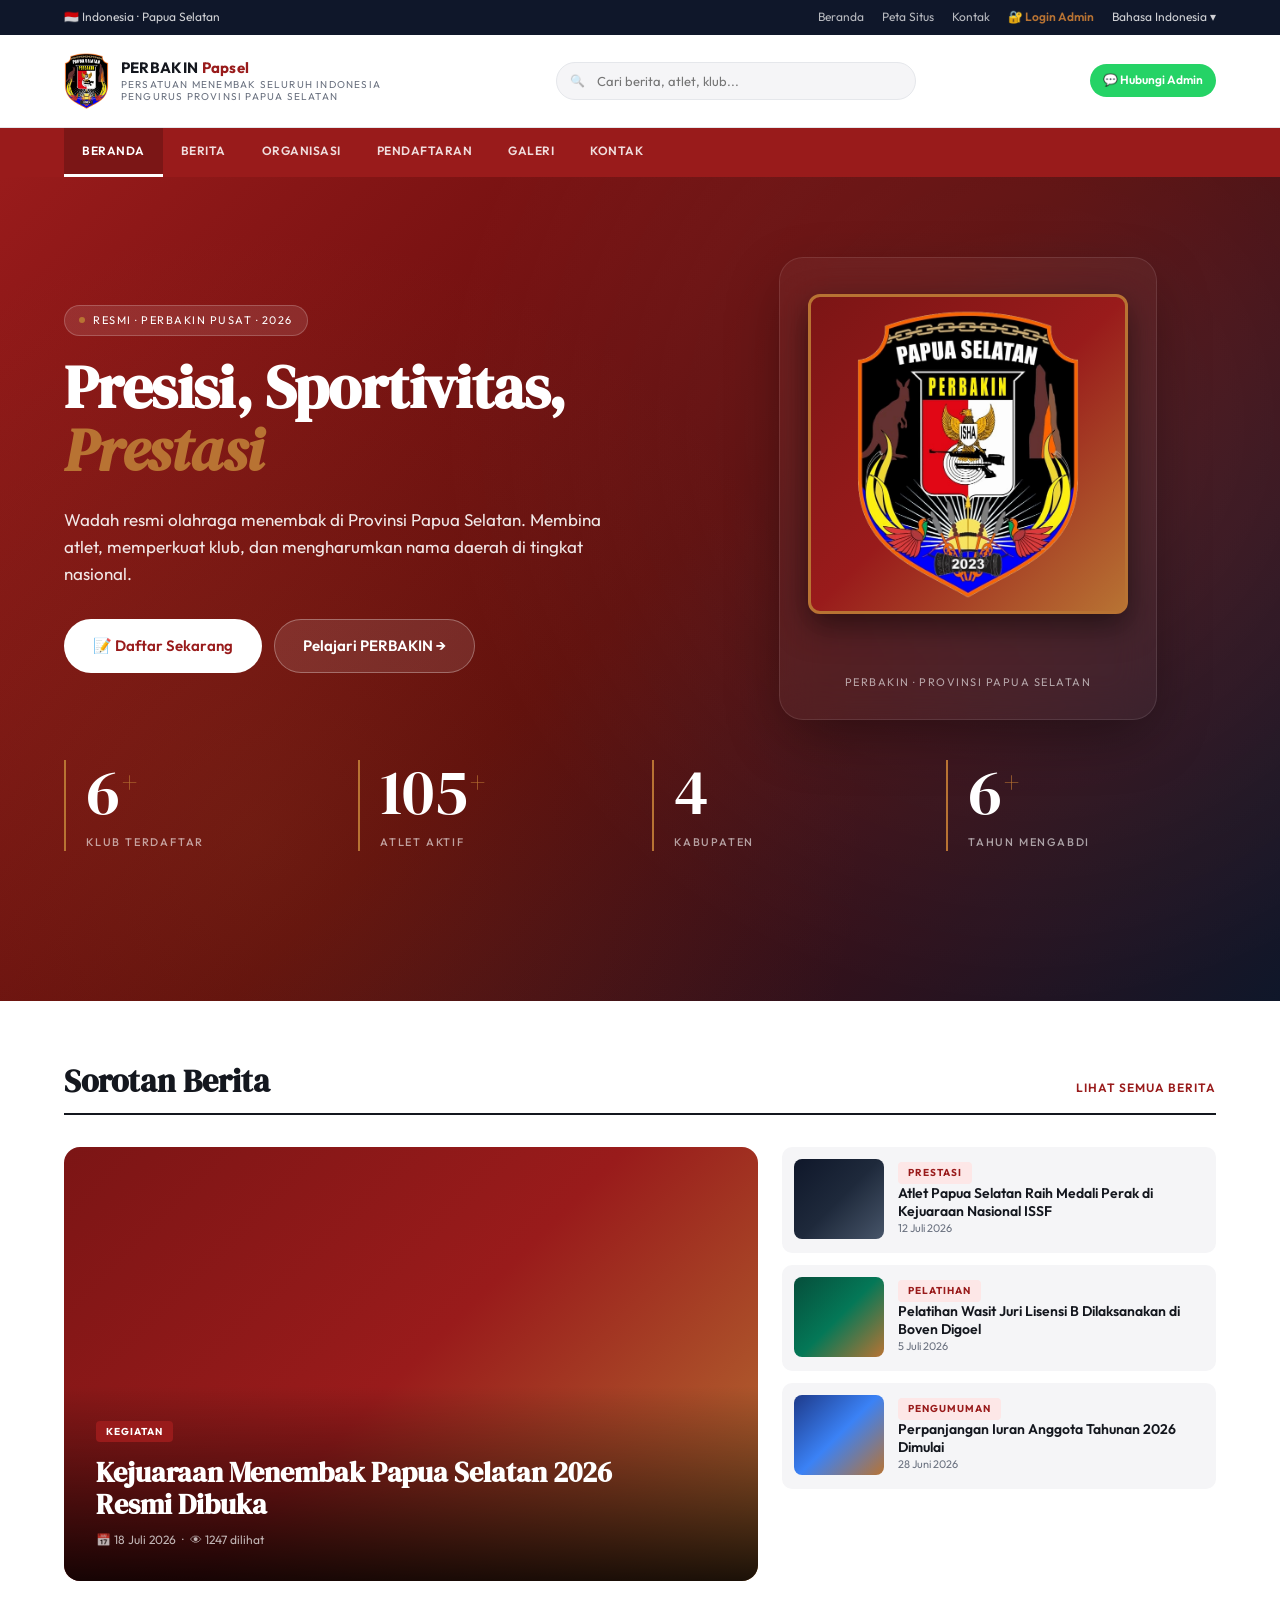
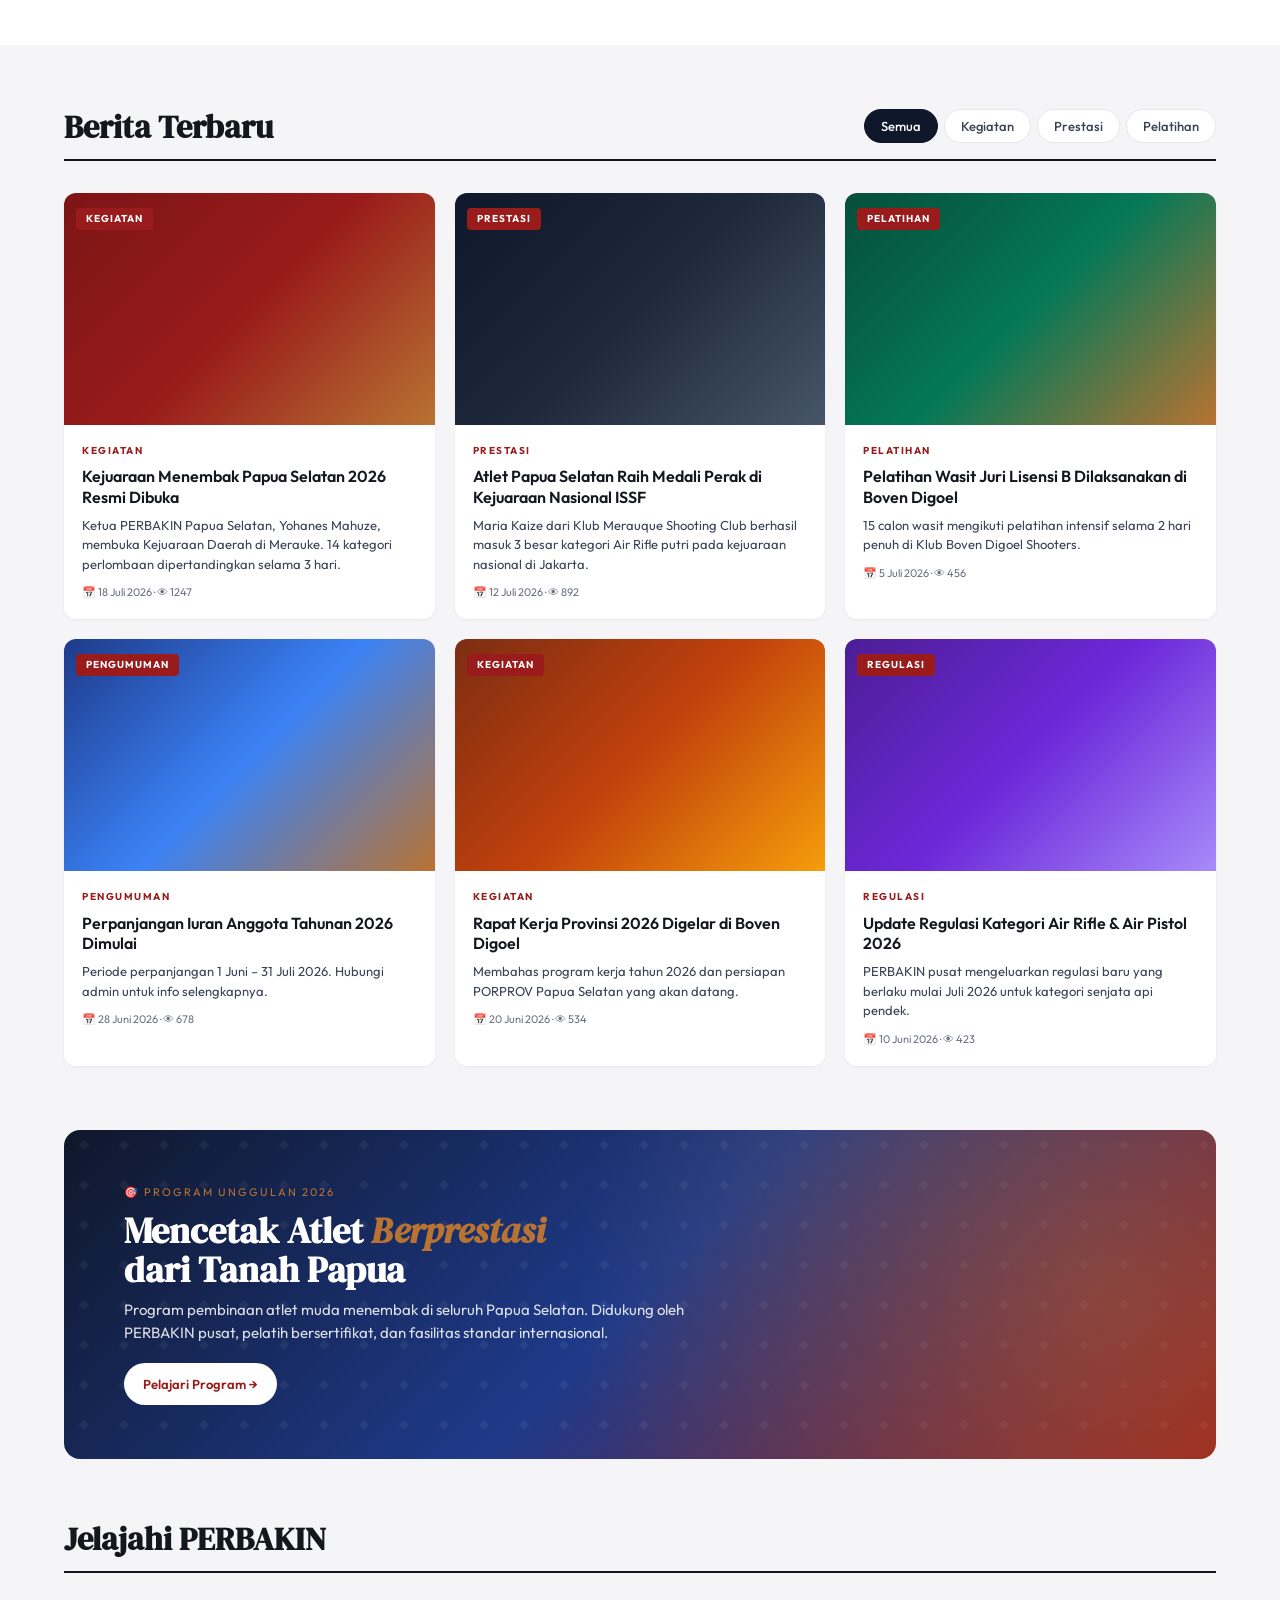
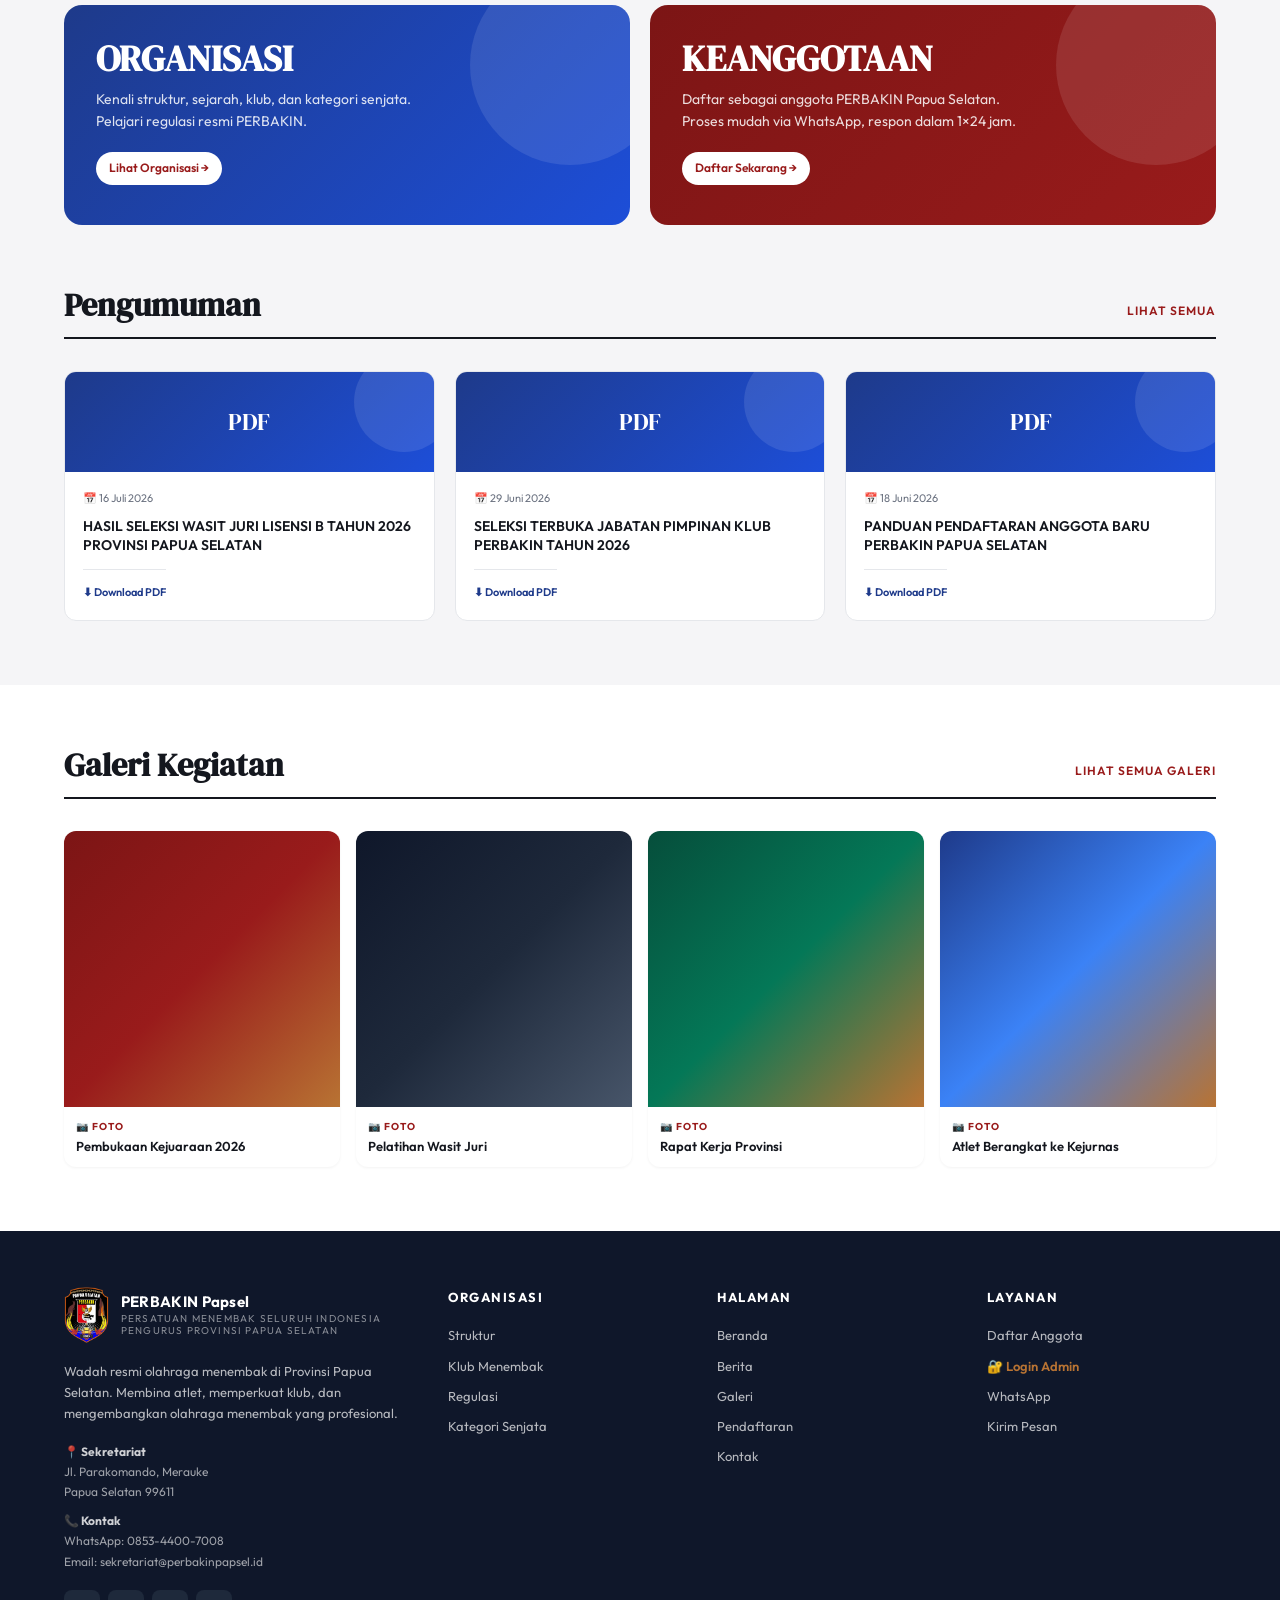
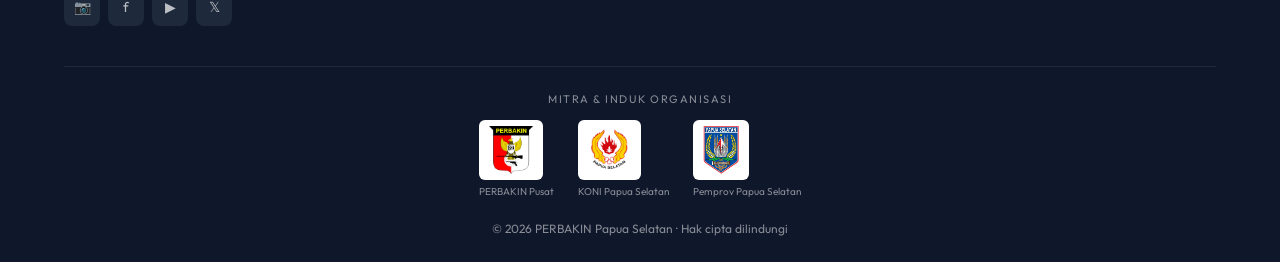
==== commit ab6ab2fb: "Stat tahun mengabdi dinamis" ====
--- a/index.html
+++ b/index.html
@@ -213,7 +213,7 @@
         <div class="stat-label">Kabupaten</div>
       </div>
       <div class="stat-item">
-        <div class="stat-num">8<span class="stat-plus">+</span></div>
+        <div class="stat-num"><span id="statTahun">6</span><span class="stat-plus">+</span></div>
         <div class="stat-label">Tahun Mengabdi</div>
       </div>
     </div>
@@ -348,6 +348,11 @@
   if (document.getElementById('statKlub')) document.getElementById('statKlub').textContent = total;
   if (document.getElementById('statAtlet')) document.getElementById('statAtlet').textContent = totalAtlet;
   if (document.getElementById('statKab')) document.getElementById('statKab').textContent = kab.length;
+  // Tahun mengabdi: auto-increment setiap tahun baru
+  if (document.getElementById('statTahun')) {
+    const FOUNDING_YEAR = 2020; // awal pembinaan — sesuaikan kalau perlu
+    document.getElementById('statTahun').textContent = new Date().getFullYear() - FOUNDING_YEAR;
+  }
 })();
 
 function renderFeatured() {
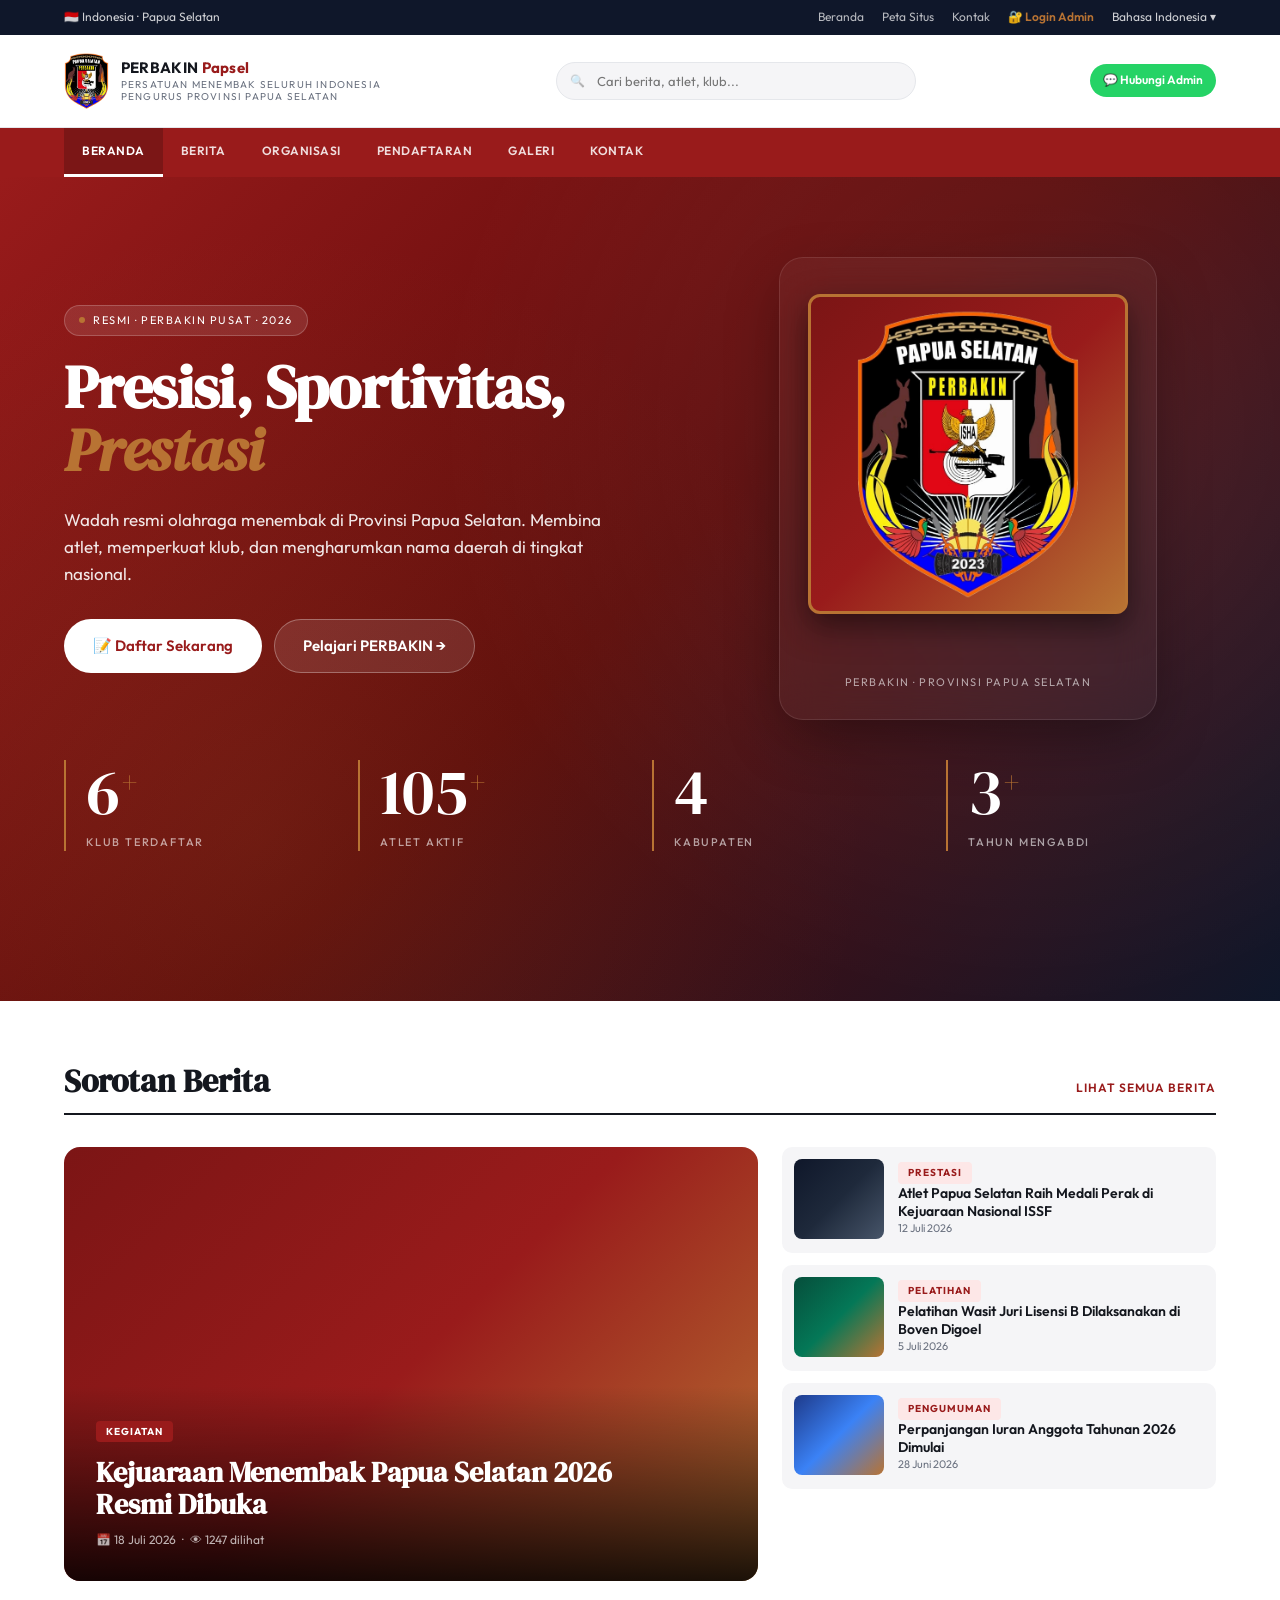
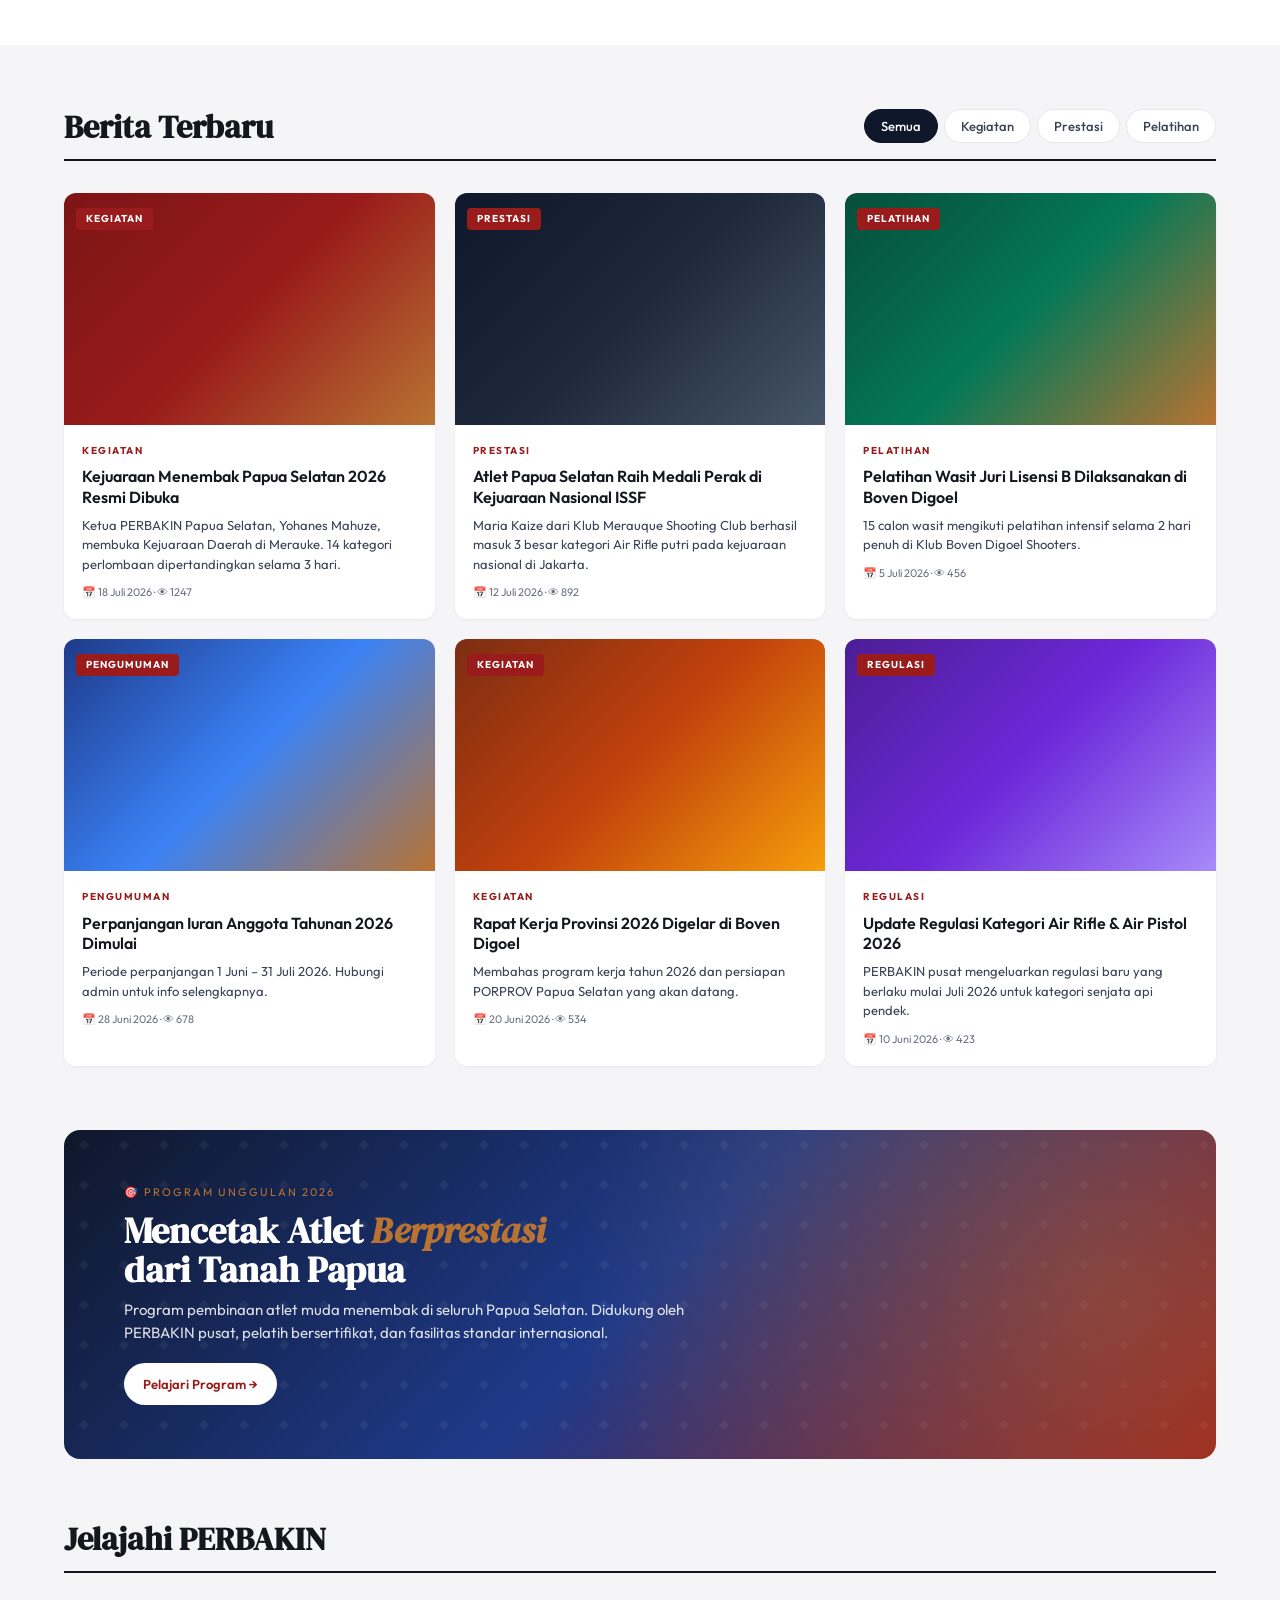
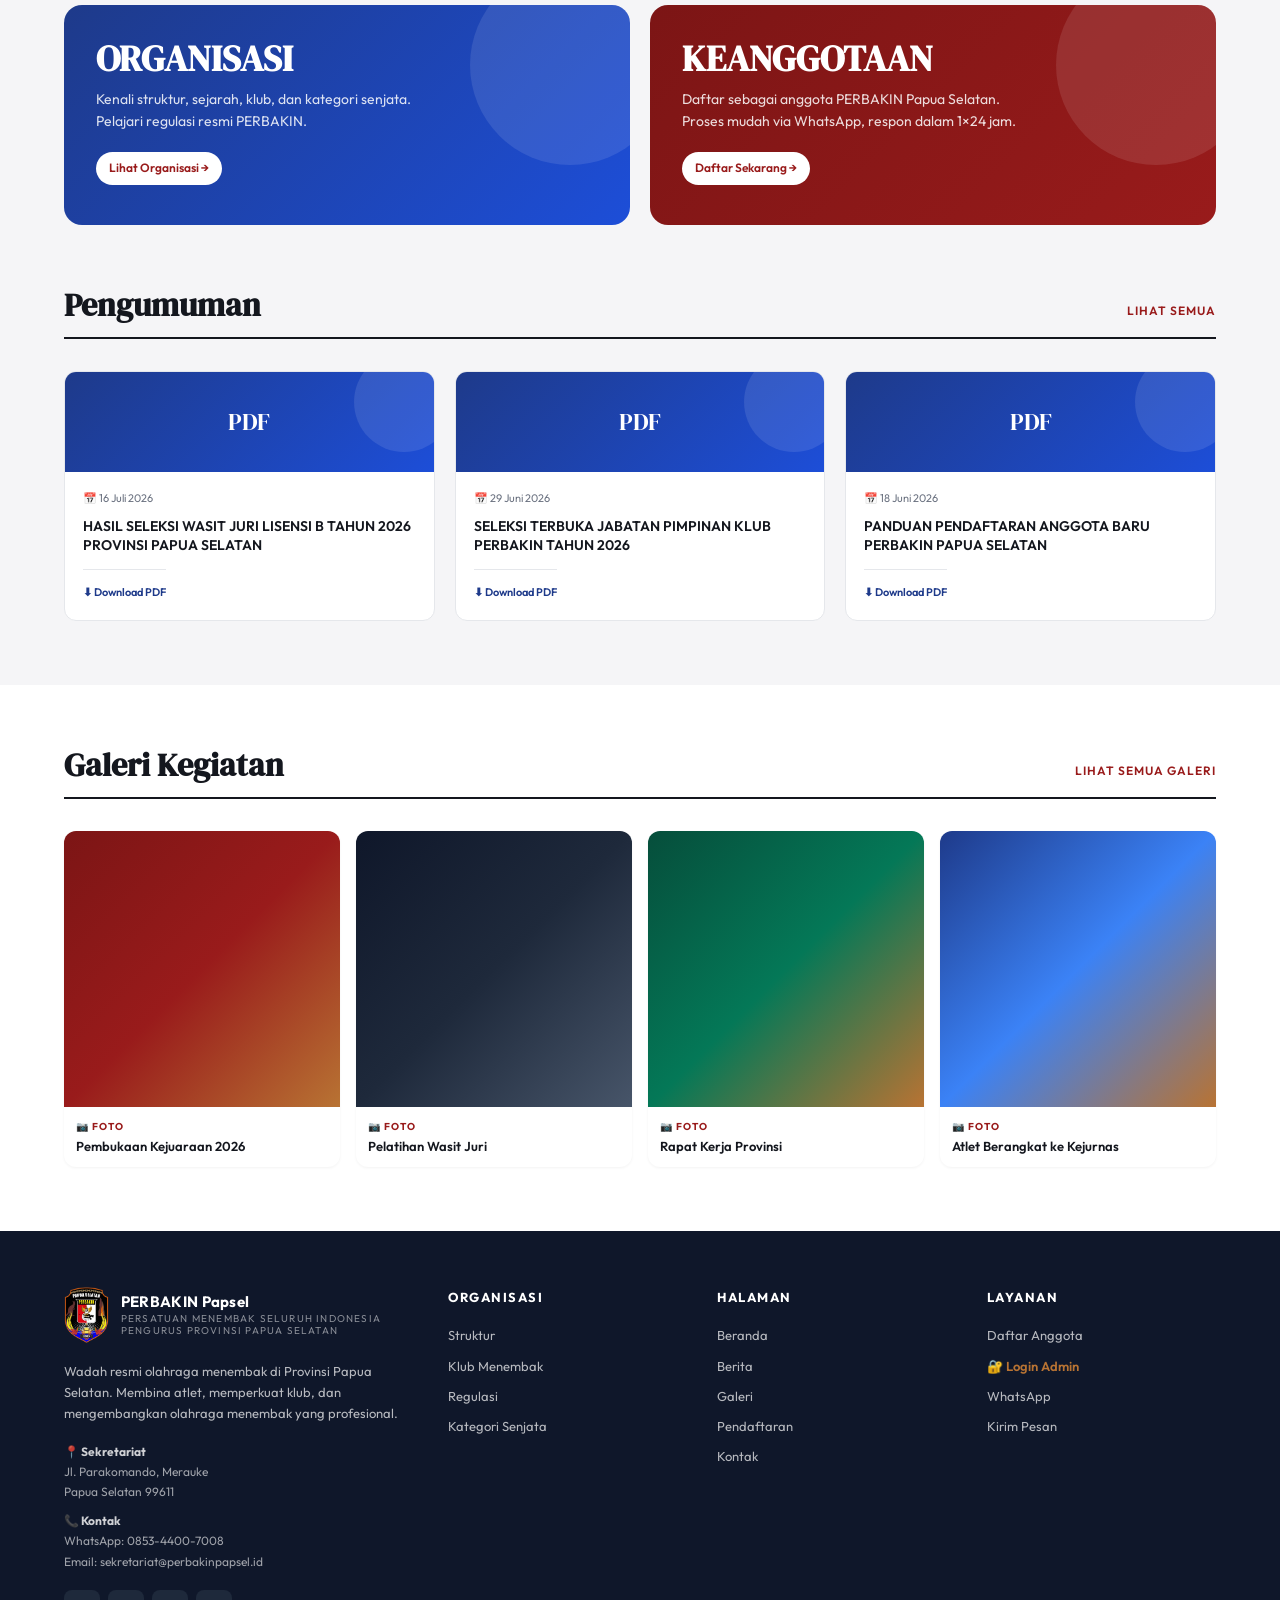
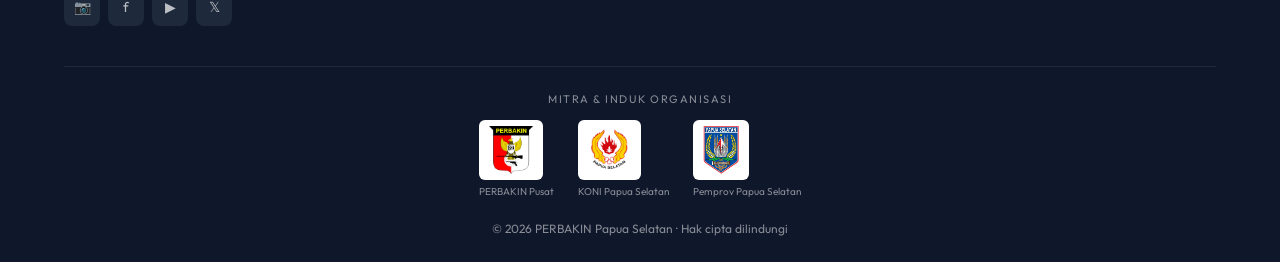
==== commit 344ce099: "FOUNDING_YEAR 2020 → 2023" ====
--- a/index.html
+++ b/index.html
@@ -350,7 +350,7 @@
   if (document.getElementById('statKab')) document.getElementById('statKab').textContent = kab.length;
   // Tahun mengabdi: auto-increment setiap tahun baru
   if (document.getElementById('statTahun')) {
-    const FOUNDING_YEAR = 2020; // awal pembinaan — sesuaikan kalau perlu
+    const FOUNDING_YEAR = 2023; // awal pembinaan — sesuaikan kalau perlu
     document.getElementById('statTahun').textContent = new Date().getFullYear() - FOUNDING_YEAR;
   }
 })();
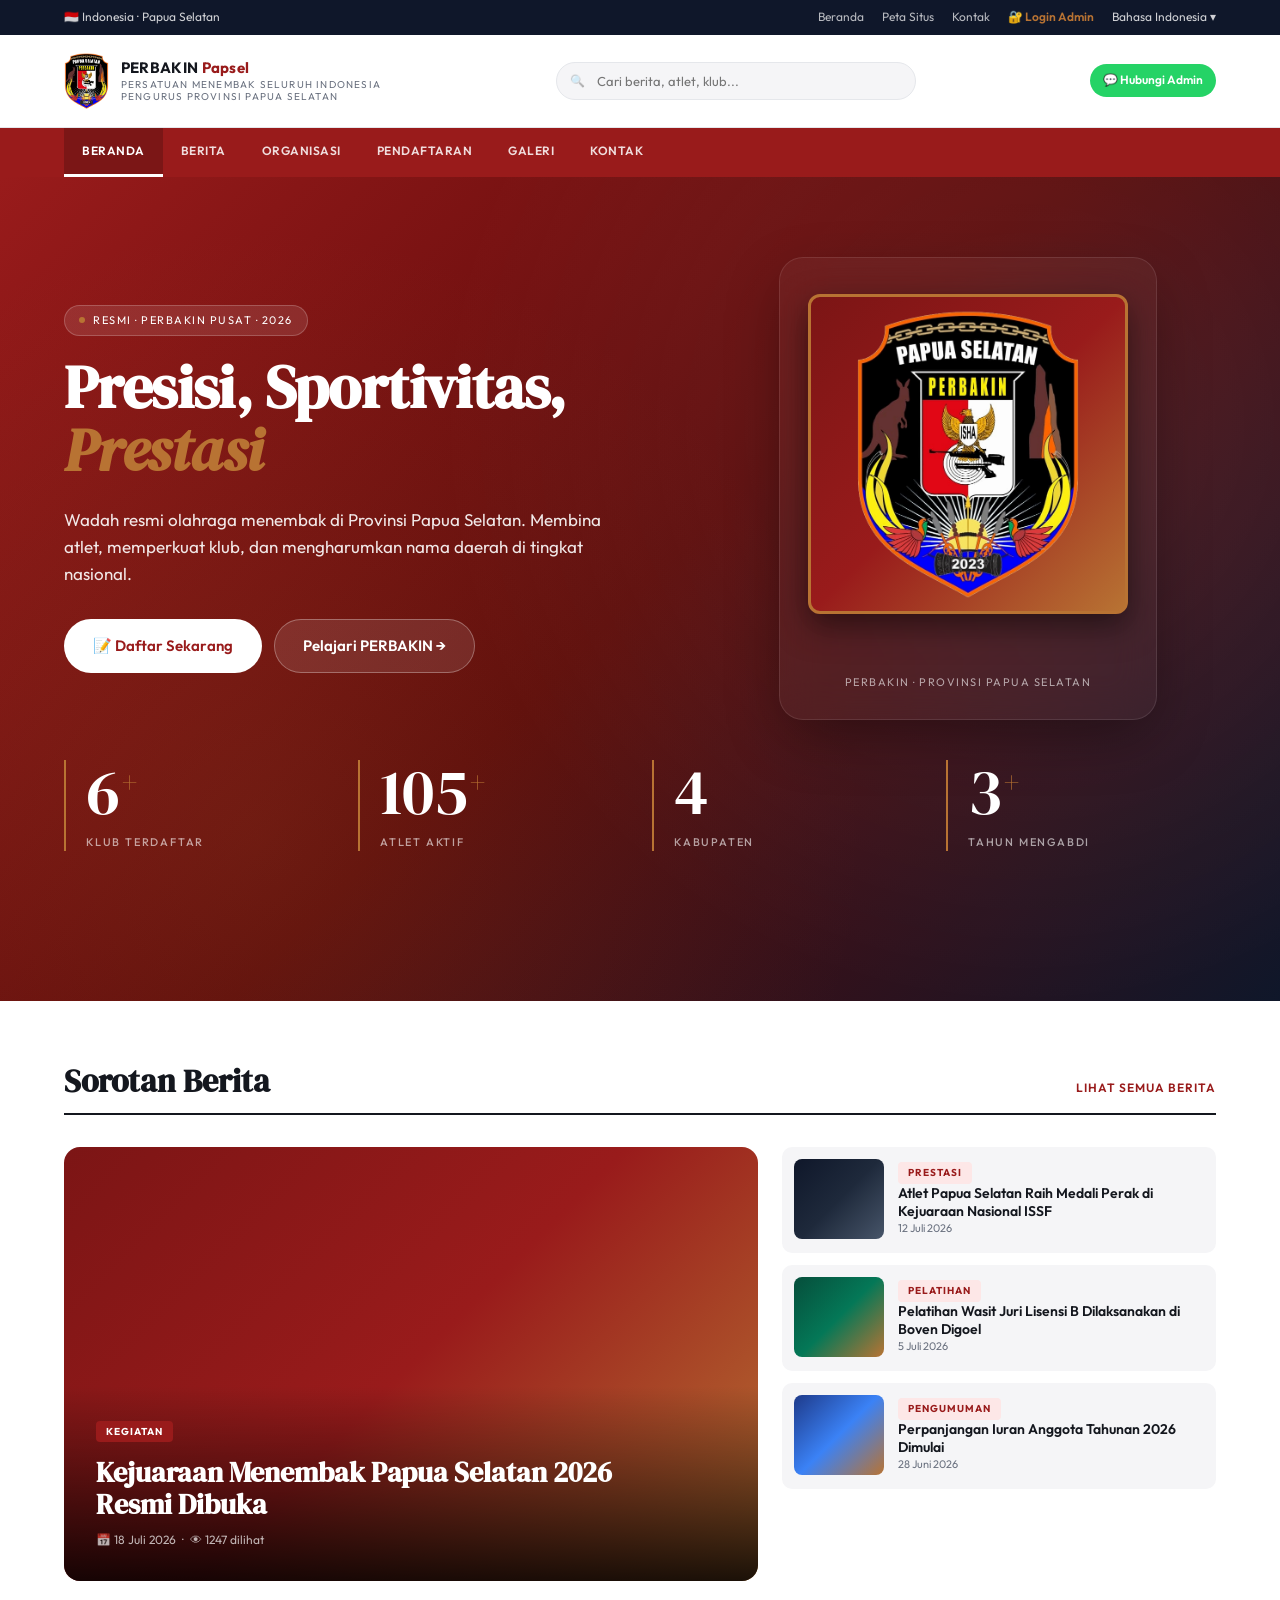
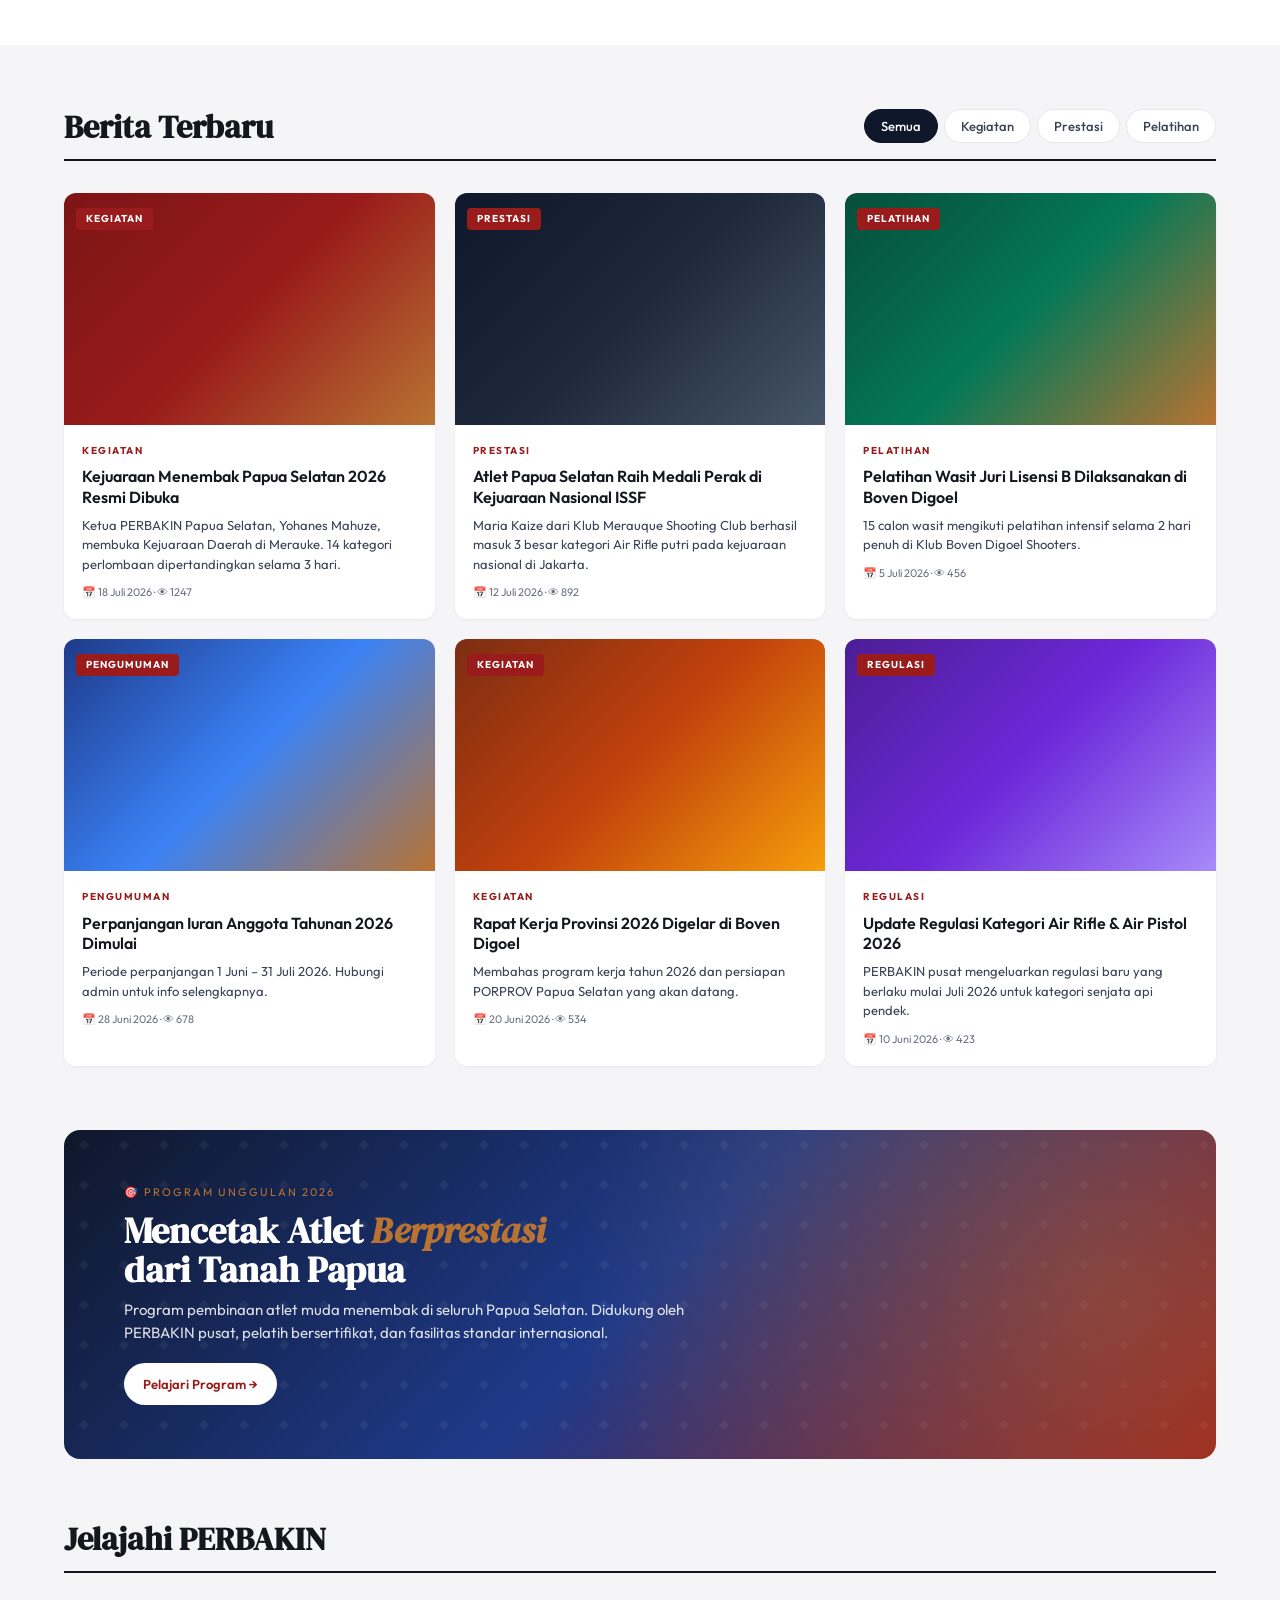
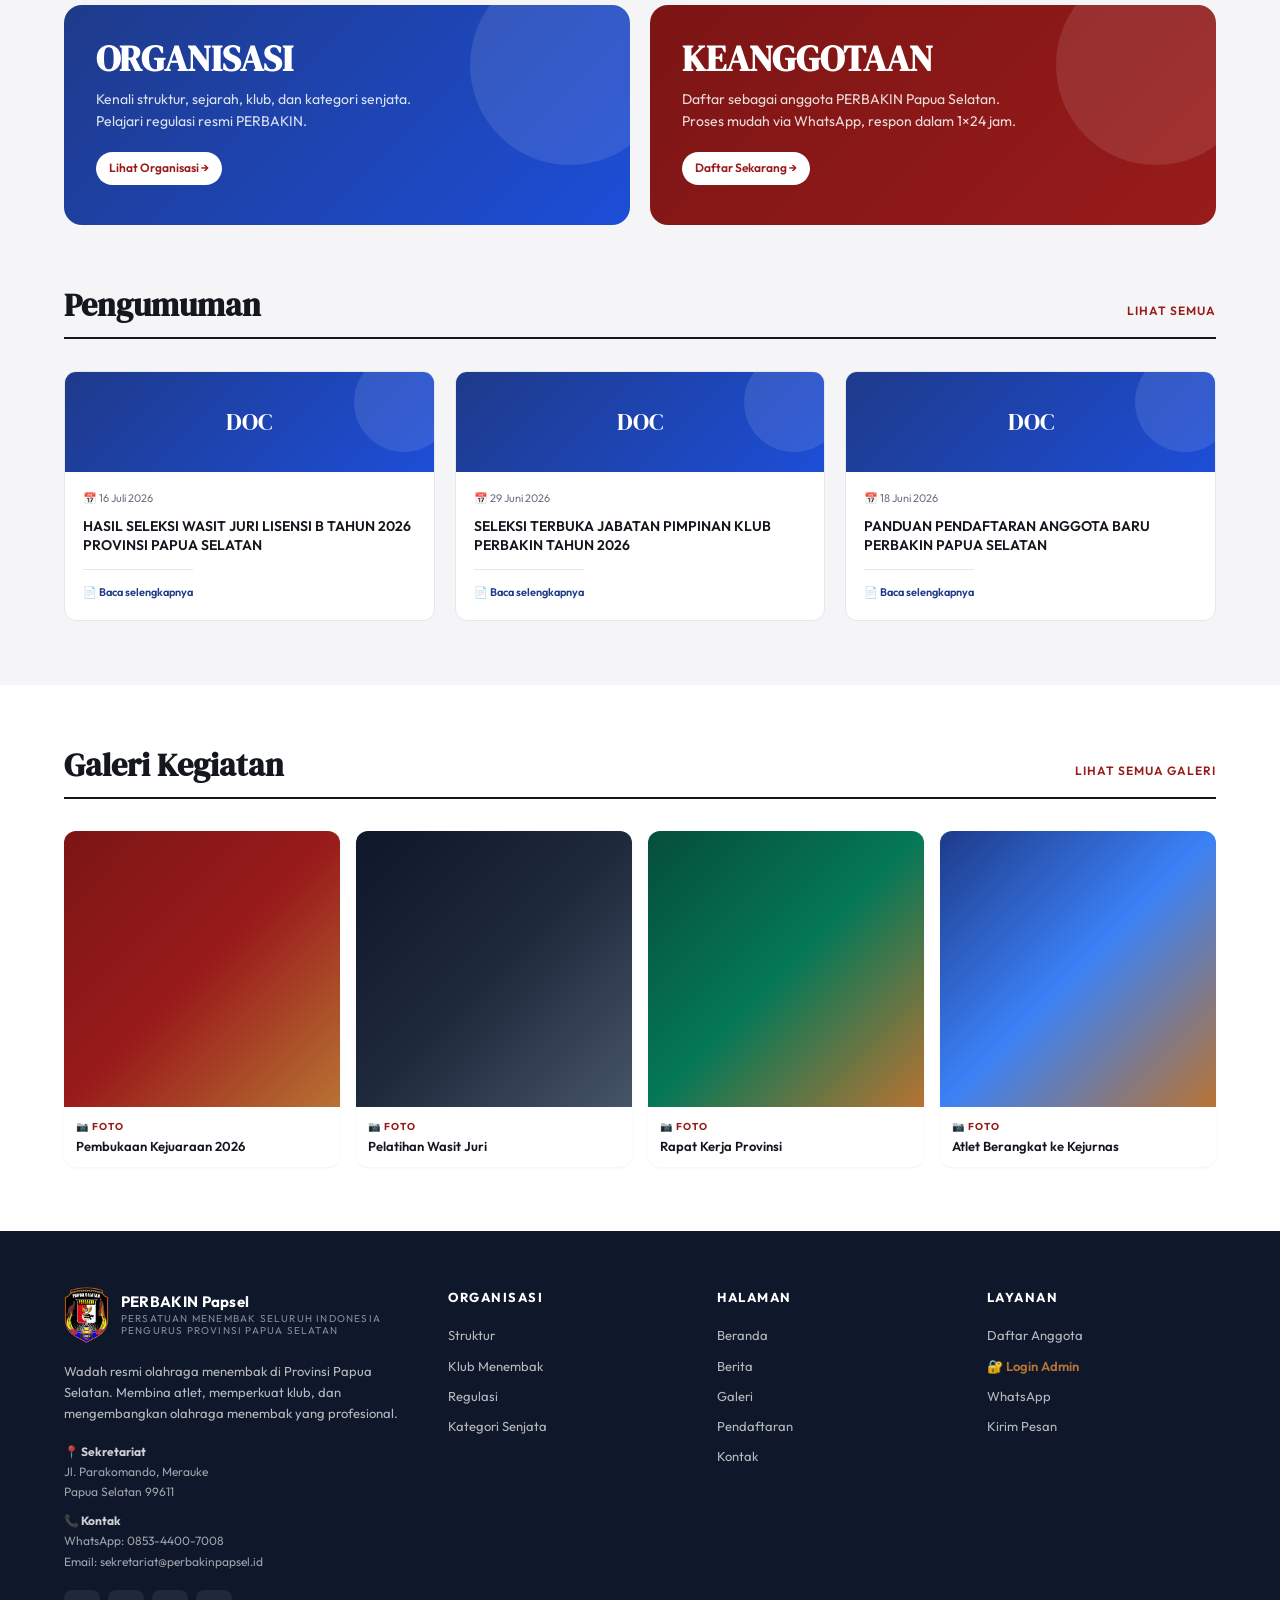
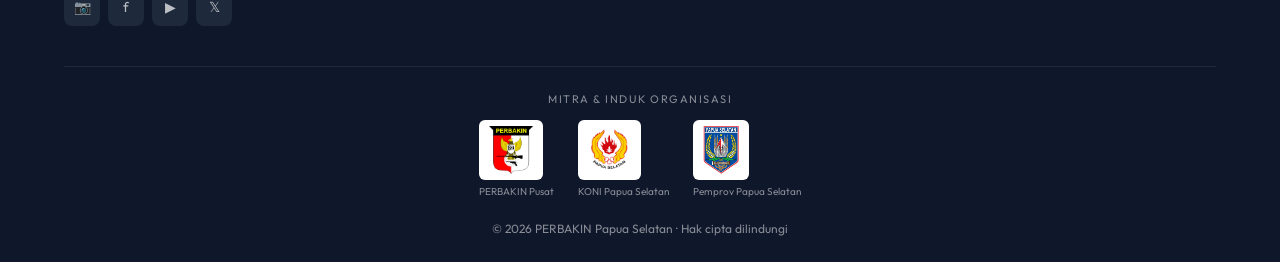
==== commit 31e12bc0: "Upload gambar & PDF untuk pengumuman" ====
--- a/index.html
+++ b/index.html
@@ -420,16 +420,26 @@
 
 function renderPengumuman() {
   const items = getData('pengumuman').slice(0, 3);
-  return items.map(p => `
-    <a href="#" onclick="event.preventDefault();showToast('File belum diupload (mode offline)','info')" class="peng-card">
-      <div class="peng-card-top">PDF</div>
+  return items.map(p => {
+    const hasPdf = !!p.pdf;
+    const hasImage = !!p.gambar;
+    const href = hasPdf ? p.pdf : '#';
+    const onclick = hasPdf
+      ? ''
+      : "event.preventDefault();showToast('File belum diupload','info')";
+    return `
+    <a href="${href}" ${hasPdf ? 'download="' + (p.pdfName || 'dokumen.pdf') + '"' : 'onclick="' + onclick + '"'} class="peng-card">
+      ${hasImage
+        ? `<div class="peng-card-top" style="background-image: url('${p.gambar}'); background-size: cover; background-position: center;"></div>`
+        : `<div class="peng-card-top">${hasPdf ? 'PDF' : 'DOC'}</div>`}
       <div class="peng-card-body">
         <div class="date">📅 ${formatDate(p.tanggal)}</div>
         <h4>${p.judul}</h4>
-        <div class="dl">⬇ Download PDF</div>
+        <div class="dl">${hasPdf ? '⬇ ' + (p.pdfName || 'Download PDF') : '📄 Baca selengkapnya'}</div>
       </div>
     </a>
-  `).join('');
+  `;
+  }).join('');
 }
 document.getElementById('pengumuman-container').innerHTML = renderPengumuman();
 
